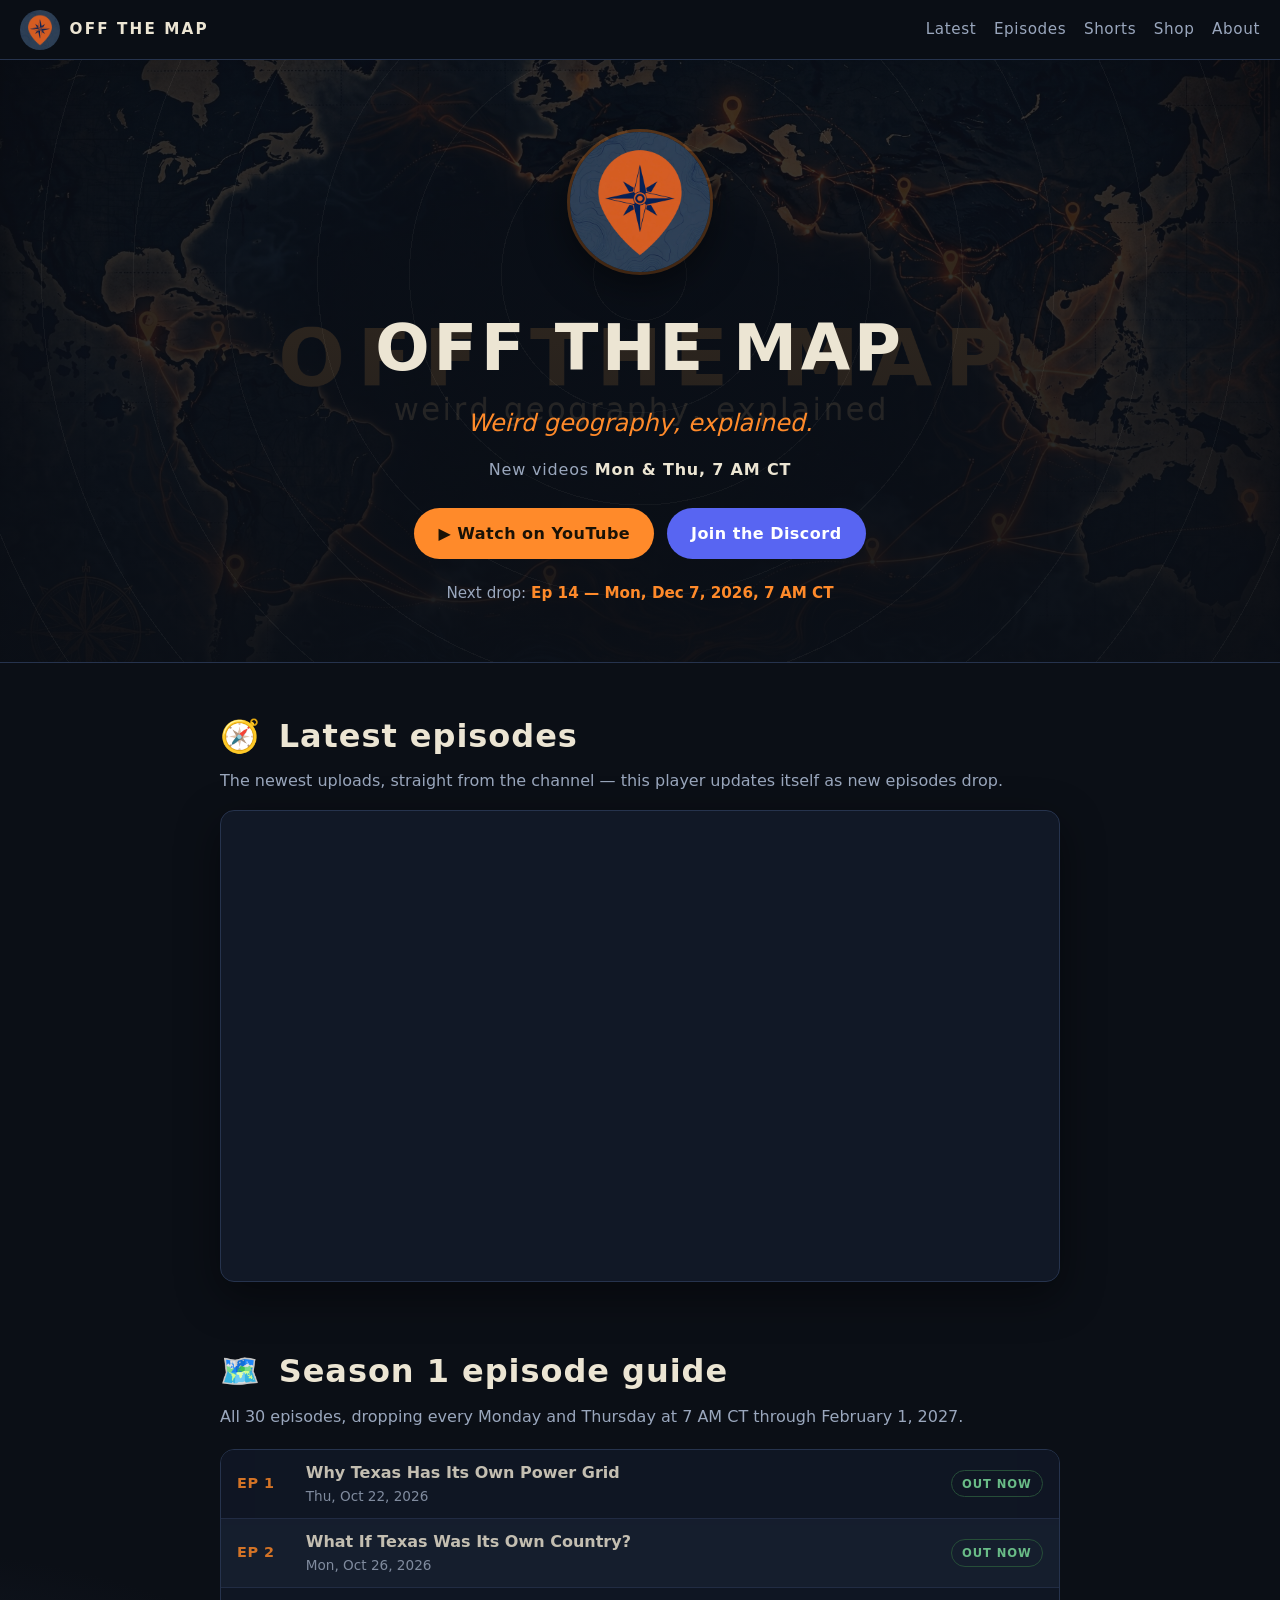
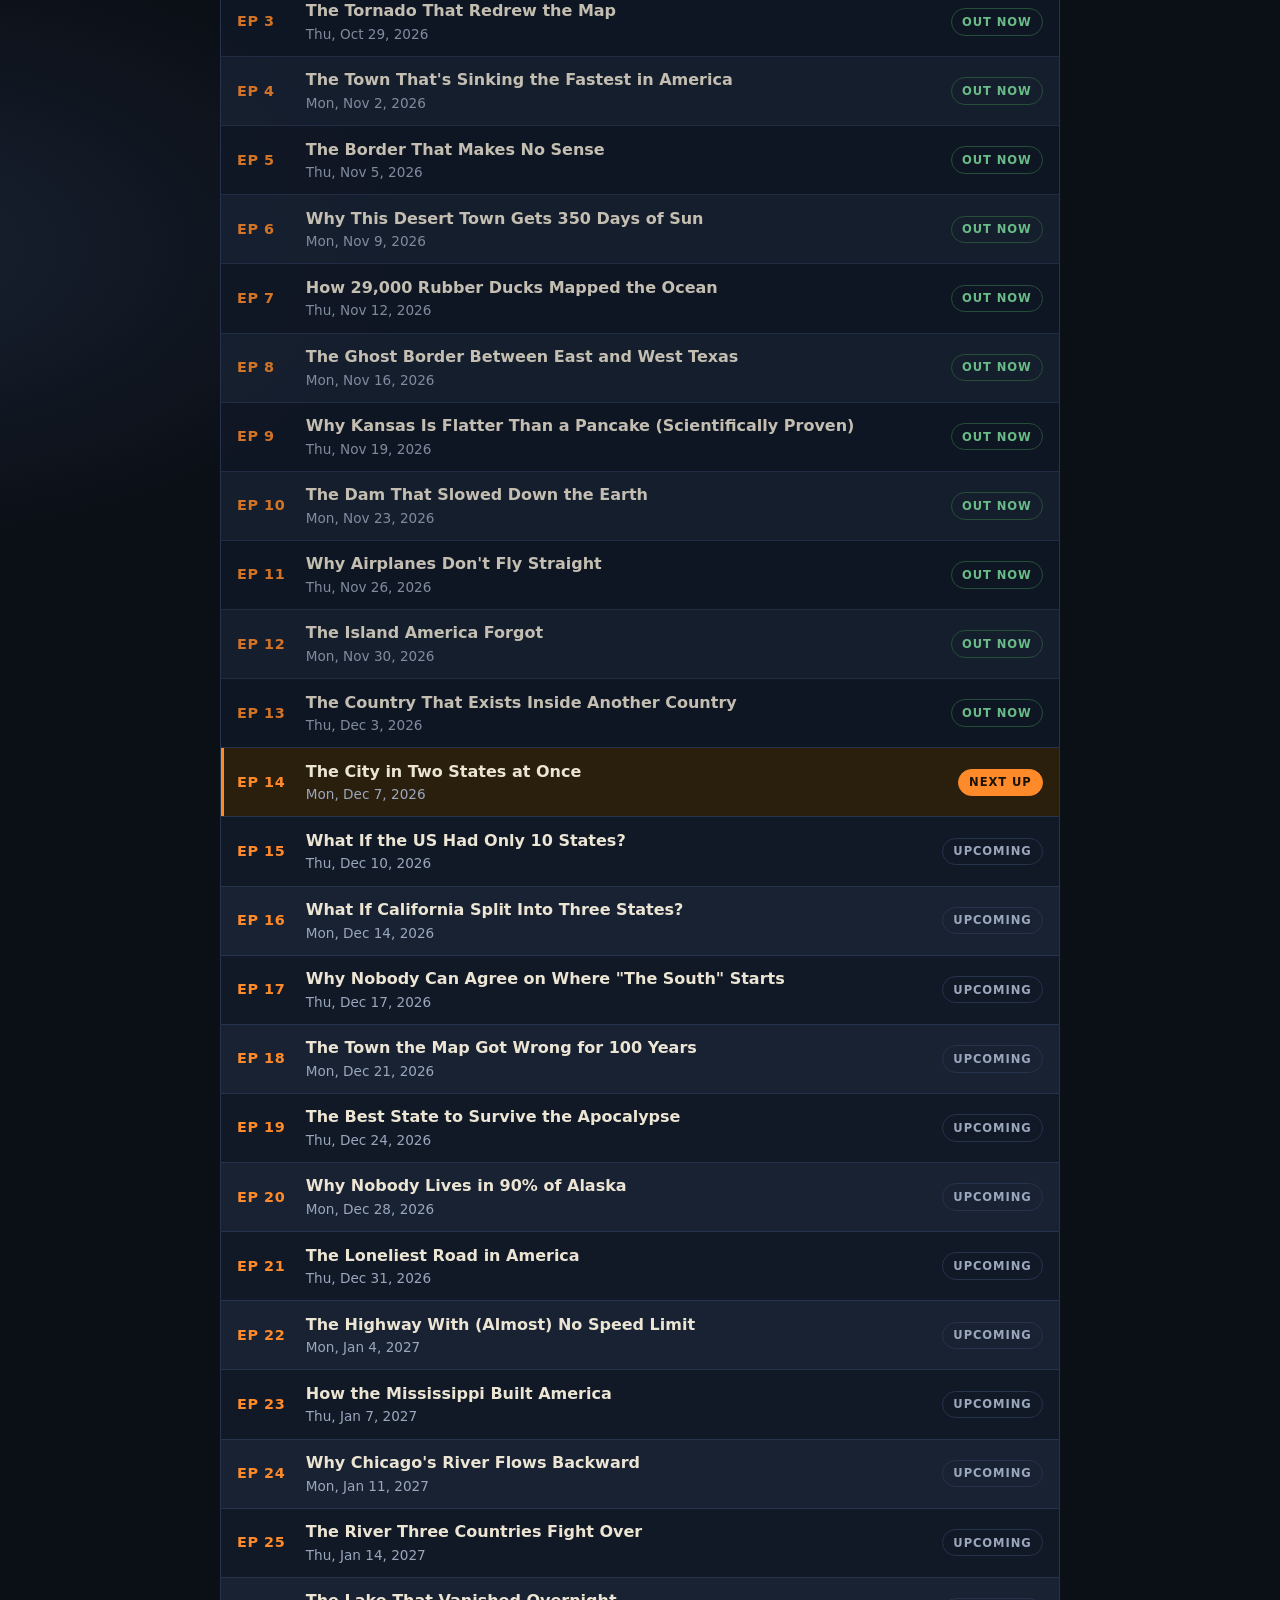
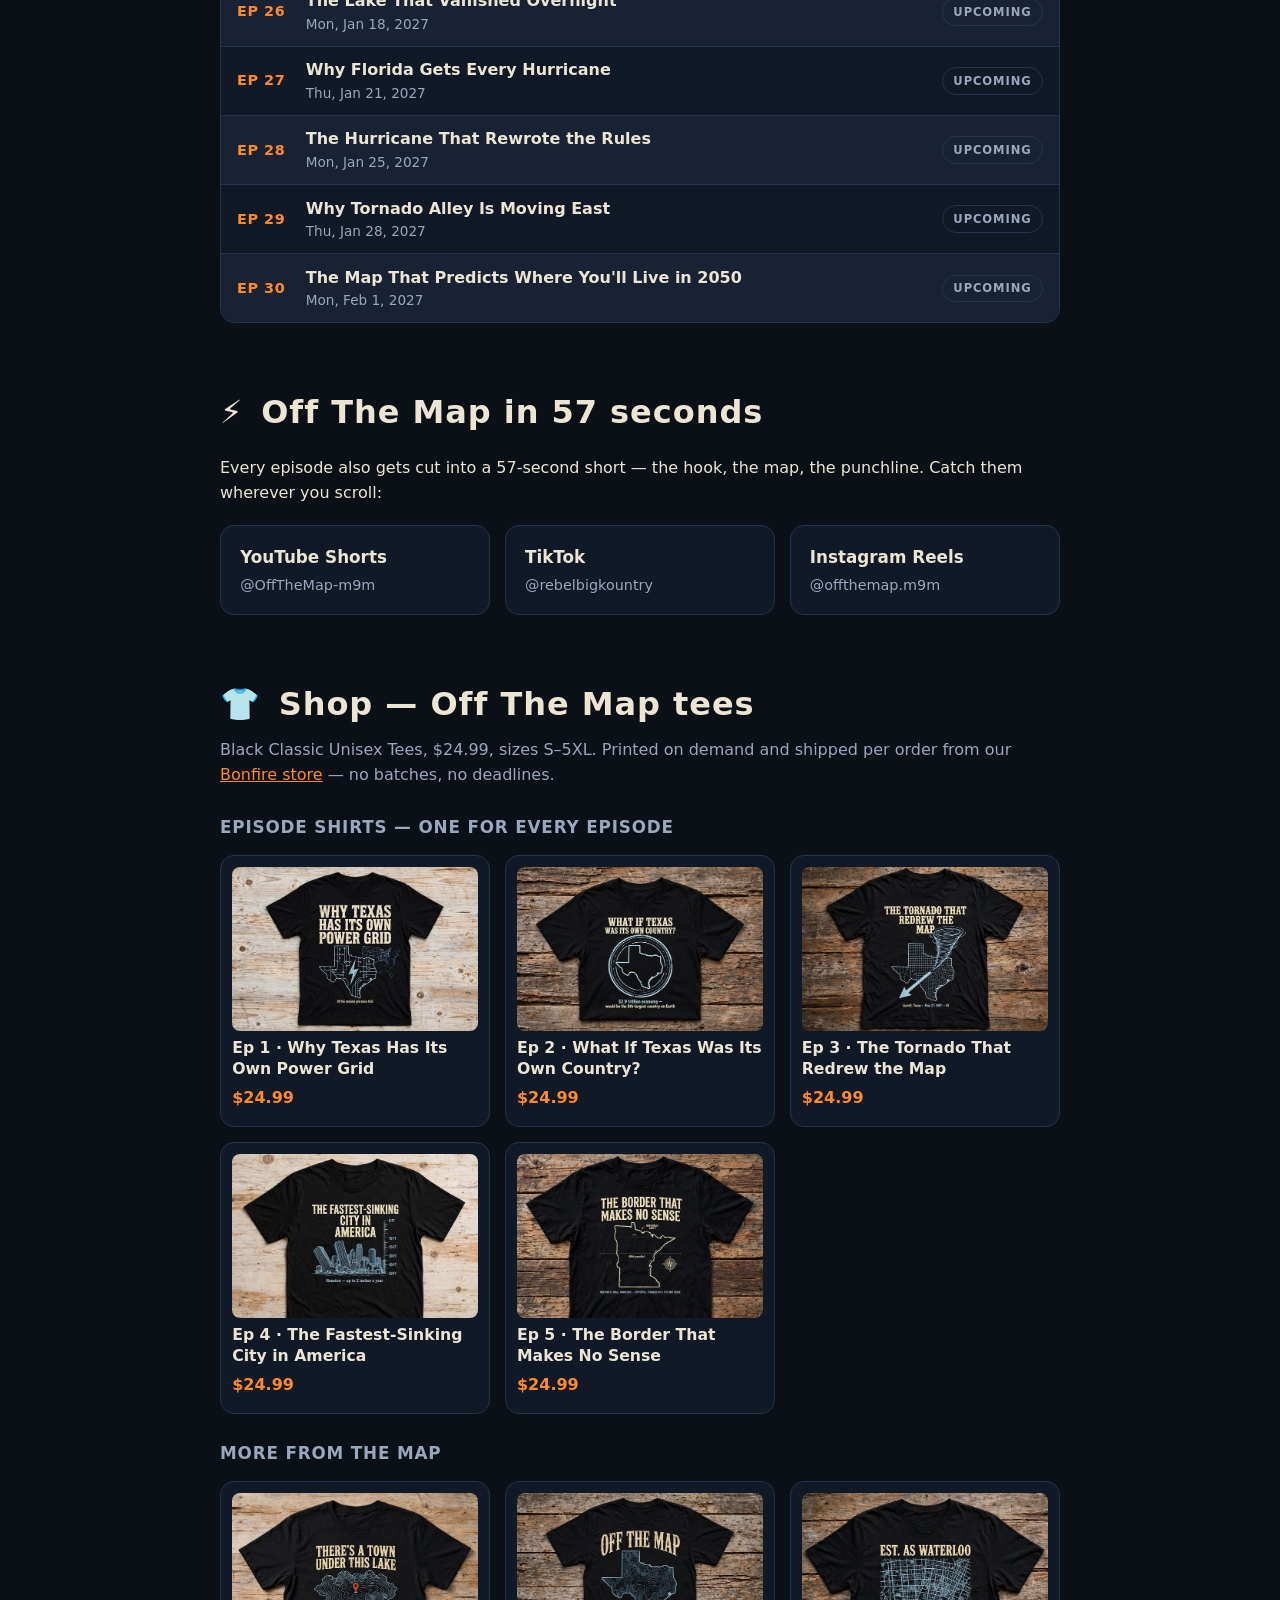
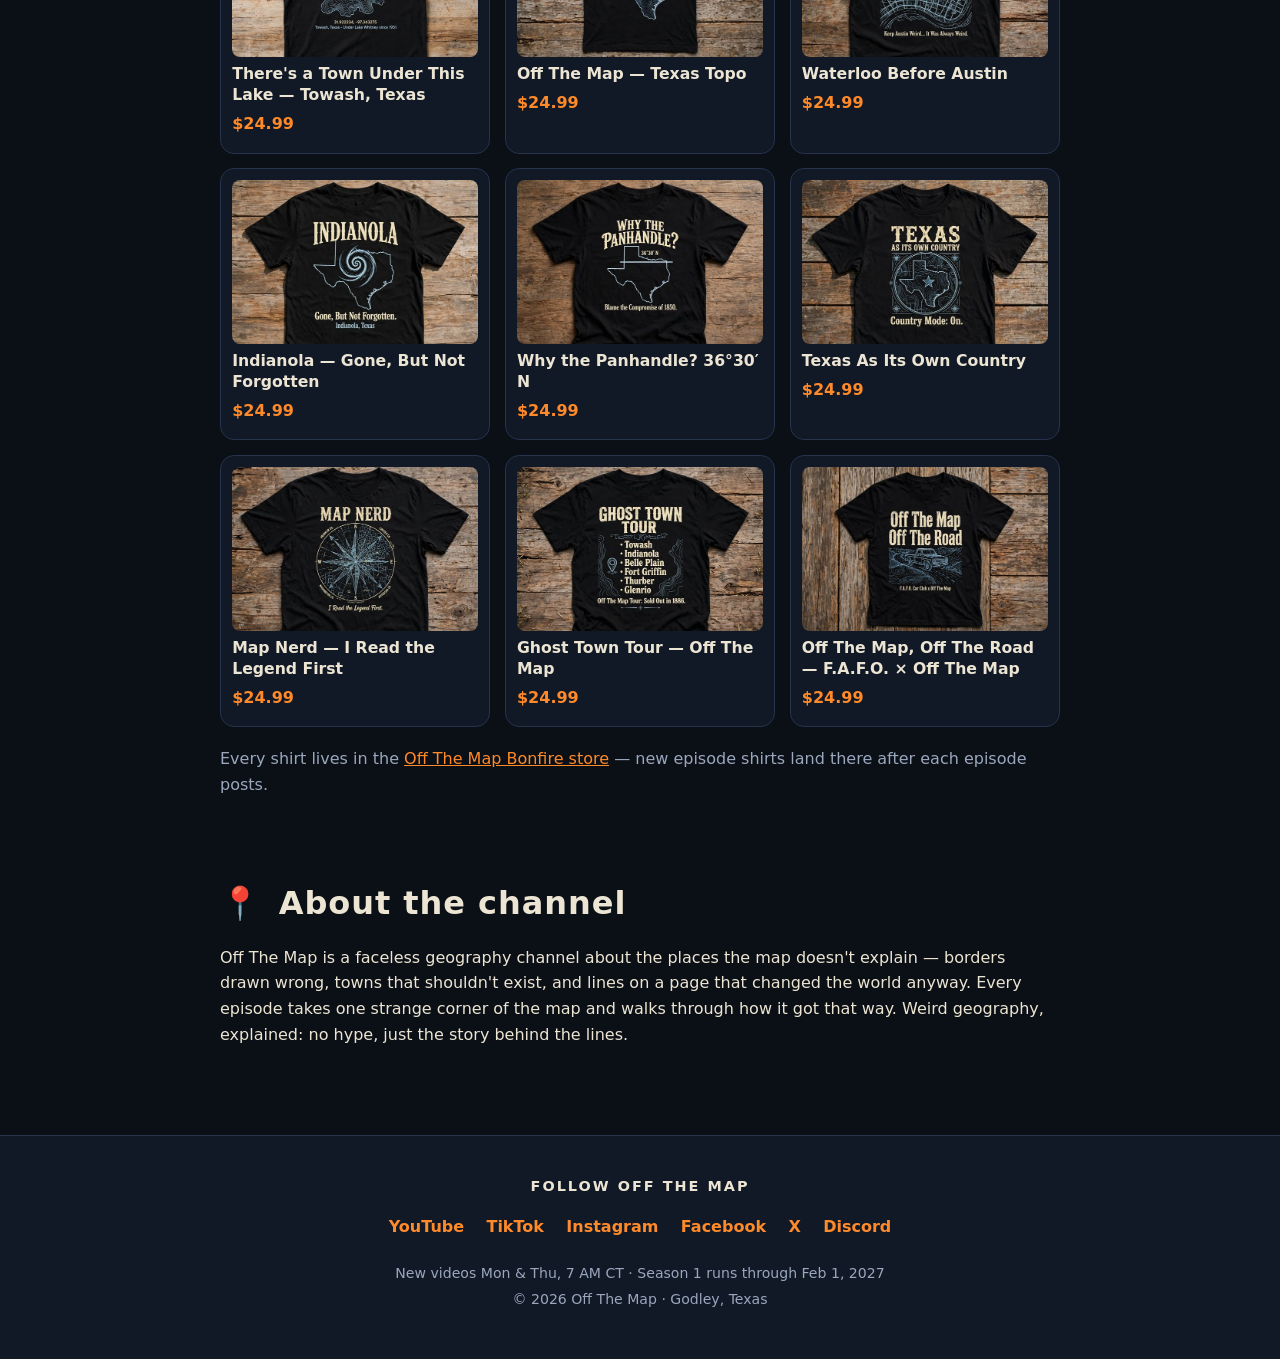
==== index.html @ 3bf3a999 "Add Shop section with 14 Bonfire shirts" ====
<!DOCTYPE html>
<html lang="en">
<head>
<meta charset="UTF-8">
<meta name="viewport" content="width=device-width, initial-scale=1.0">
<title>Off The Map — Weird Geography, Explained</title>
<meta name="description" content="Off The Map: faceless geography videos about strange borders, impossible places, and the maps that lie to you. New videos Mon & Thu, 7 AM CT.">
<link rel="icon" type="image/png" href="off-the-map-profile.png">
<link rel="stylesheet" href="styles.css">
</head>
<body>

<header class="site-header">
  <a class="brand" href="#top">
    <img src="off-the-map-profile.png" alt="Off The Map logo — an orange map pin" width="40" height="40">
    <span>OFF THE MAP</span>
  </a>
  <nav class="site-nav" aria-label="Site">
    <a href="#latest">Latest</a>
    <a href="#episodes">Episodes</a>
    <a href="#shorts">Shorts</a>
    <a href="#shop">Shop</a>
    <a href="#about">About</a>
  </nav>
</header>

<main id="top">

  <!-- 1. HERO -->
  <section class="hero">
    <img class="hero-logo" src="off-the-map-profile.png" alt="Off The Map logo — an orange map pin" width="140" height="140">
    <h1>Off The Map</h1>
    <p class="tagline">Weird geography, explained.</p>
    <p class="schedule">New videos <strong>Mon &amp; Thu, 7 AM CT</strong></p>
    <div class="hero-buttons">
      <a class="btn btn-primary" href="https://www.youtube.com/@OffTheMap-m9m" target="_blank" rel="noopener">▶ Watch on YouTube</a>
      <a class="btn btn-discord" href="https://discord.gg/k9eTYErQFX" target="_blank" rel="noopener">Join the Discord</a>
    </div>
    <p class="next-drop" id="next-drop" aria-live="polite"></p>
  </section>

  <!-- 2. LATEST VIDEOS -->
  <section class="section" id="latest">
    <h2><span class="compass">🧭</span> Latest episodes</h2>
    <p class="section-sub">The newest uploads, straight from the channel — this player updates itself as new episodes drop.</p>
    <div class="video-frame">
      <iframe src="https://www.youtube.com/embed/videoseries?list=UU_PNgKyZ256QP5NWMTuKS0A"
              title="Off The Map — latest episodes"
              loading="lazy"
              allow="accelerometer; autoplay; clipboard-write; encrypted-media; gyroscope; picture-in-picture; web-share"
              allowfullscreen
              referrerpolicy="strict-origin-when-cross-origin"></iframe>
    </div>
  </section>

  <!-- 3. SEASON 1 EPISODE GUIDE -->
  <section class="section" id="episodes">
    <h2><span class="compass">🗺️</span> Season 1 episode guide</h2>
    <p class="section-sub">All 30 episodes, dropping every Monday and Thursday at 7 AM CT through February 1, 2027.</p>
    <ol class="episode-list">
      <li data-release="2026-10-22T07:00:00-05:00"><span class="ep-num">Ep 1</span><span class="ep-title">Why Texas Has Its Own Power Grid</span><span class="ep-date">Thu, Oct 22, 2026</span><span class="ep-badge badge-out">Out now</span></li>
      <li data-release="2026-10-26T07:00:00-05:00"><span class="ep-num">Ep 2</span><span class="ep-title">What If Texas Was Its Own Country?</span><span class="ep-date">Mon, Oct 26, 2026</span><span class="ep-badge badge-out">Out now</span></li>
      <li data-release="2026-10-29T07:00:00-05:00"><span class="ep-num">Ep 3</span><span class="ep-title">The Tornado That Redrew the Map</span><span class="ep-date">Thu, Oct 29, 2026</span><span class="ep-badge badge-next">Next up</span></li>
      <li data-release="2026-11-02T07:00:00-06:00"><span class="ep-num">Ep 4</span><span class="ep-title">The Town That's Sinking the Fastest in America</span><span class="ep-date">Mon, Nov 2, 2026</span><span class="ep-badge">Upcoming</span></li>
      <li data-release="2026-11-05T07:00:00-06:00"><span class="ep-num">Ep 5</span><span class="ep-title">The Border That Makes No Sense</span><span class="ep-date">Thu, Nov 5, 2026</span><span class="ep-badge">Upcoming</span></li>
      <li data-release="2026-11-09T07:00:00-06:00"><span class="ep-num">Ep 6</span><span class="ep-title">Why This Desert Town Gets 350 Days of Sun</span><span class="ep-date">Mon, Nov 9, 2026</span><span class="ep-badge">Upcoming</span></li>
      <li data-release="2026-11-12T07:00:00-06:00"><span class="ep-num">Ep 7</span><span class="ep-title">How 29,000 Rubber Ducks Mapped the Ocean</span><span class="ep-date">Thu, Nov 12, 2026</span><span class="ep-badge">Upcoming</span></li>
      <li data-release="2026-11-16T07:00:00-06:00"><span class="ep-num">Ep 8</span><span class="ep-title">The Ghost Border Between East and West Texas</span><span class="ep-date">Mon, Nov 16, 2026</span><span class="ep-badge">Upcoming</span></li>
      <li data-release="2026-11-19T07:00:00-06:00"><span class="ep-num">Ep 9</span><span class="ep-title">Why Kansas Is Flatter Than a Pancake (Scientifically Proven)</span><span class="ep-date">Thu, Nov 19, 2026</span><span class="ep-badge">Upcoming</span></li>
      <li data-release="2026-11-23T07:00:00-06:00"><span class="ep-num">Ep 10</span><span class="ep-title">The Dam That Slowed Down the Earth</span><span class="ep-date">Mon, Nov 23, 2026</span><span class="ep-badge">Upcoming</span></li>
      <li data-release="2026-11-26T07:00:00-06:00"><span class="ep-num">Ep 11</span><span class="ep-title">Why Airplanes Don't Fly Straight</span><span class="ep-date">Thu, Nov 26, 2026</span><span class="ep-badge">Upcoming</span></li>
      <li data-release="2026-11-30T07:00:00-06:00"><span class="ep-num">Ep 12</span><span class="ep-title">The Island America Forgot</span><span class="ep-date">Mon, Nov 30, 2026</span><span class="ep-badge">Upcoming</span></li>
      <li data-release="2026-12-03T07:00:00-06:00"><span class="ep-num">Ep 13</span><span class="ep-title">The Country That Exists Inside Another Country</span><span class="ep-date">Thu, Dec 3, 2026</span><span class="ep-badge">Upcoming</span></li>
      <li data-release="2026-12-07T07:00:00-06:00"><span class="ep-num">Ep 14</span><span class="ep-title">The City in Two States at Once</span><span class="ep-date">Mon, Dec 7, 2026</span><span class="ep-badge">Upcoming</span></li>
      <li data-release="2026-12-10T07:00:00-06:00"><span class="ep-num">Ep 15</span><span class="ep-title">What If the US Had Only 10 States?</span><span class="ep-date">Thu, Dec 10, 2026</span><span class="ep-badge">Upcoming</span></li>
      <li data-release="2026-12-14T07:00:00-06:00"><span class="ep-num">Ep 16</span><span class="ep-title">What If California Split Into Three States?</span><span class="ep-date">Mon, Dec 14, 2026</span><span class="ep-badge">Upcoming</span></li>
      <li data-release="2026-12-17T07:00:00-06:00"><span class="ep-num">Ep 17</span><span class="ep-title">Why Nobody Can Agree on Where "The South" Starts</span><span class="ep-date">Thu, Dec 17, 2026</span><span class="ep-badge">Upcoming</span></li>
      <li data-release="2026-12-21T07:00:00-06:00"><span class="ep-num">Ep 18</span><span class="ep-title">The Town the Map Got Wrong for 100 Years</span><span class="ep-date">Mon, Dec 21, 2026</span><span class="ep-badge">Upcoming</span></li>
      <li data-release="2026-12-24T07:00:00-06:00"><span class="ep-num">Ep 19</span><span class="ep-title">The Best State to Survive the Apocalypse</span><span class="ep-date">Thu, Dec 24, 2026</span><span class="ep-badge">Upcoming</span></li>
      <li data-release="2026-12-28T07:00:00-06:00"><span class="ep-num">Ep 20</span><span class="ep-title">Why Nobody Lives in 90% of Alaska</span><span class="ep-date">Mon, Dec 28, 2026</span><span class="ep-badge">Upcoming</span></li>
      <li data-release="2026-12-31T07:00:00-06:00"><span class="ep-num">Ep 21</span><span class="ep-title">The Loneliest Road in America</span><span class="ep-date">Thu, Dec 31, 2026</span><span class="ep-badge">Upcoming</span></li>
      <li data-release="2027-01-04T07:00:00-06:00"><span class="ep-num">Ep 22</span><span class="ep-title">The Highway With (Almost) No Speed Limit</span><span class="ep-date">Mon, Jan 4, 2027</span><span class="ep-badge">Upcoming</span></li>
      <li data-release="2027-01-07T07:00:00-06:00"><span class="ep-num">Ep 23</span><span class="ep-title">How the Mississippi Built America</span><span class="ep-date">Thu, Jan 7, 2027</span><span class="ep-badge">Upcoming</span></li>
      <li data-release="2027-01-11T07:00:00-06:00"><span class="ep-num">Ep 24</span><span class="ep-title">Why Chicago's River Flows Backward</span><span class="ep-date">Mon, Jan 11, 2027</span><span class="ep-badge">Upcoming</span></li>
      <li data-release="2027-01-14T07:00:00-06:00"><span class="ep-num">Ep 25</span><span class="ep-title">The River Three Countries Fight Over</span><span class="ep-date">Thu, Jan 14, 2027</span><span class="ep-badge">Upcoming</span></li>
      <li data-release="2027-01-18T07:00:00-06:00"><span class="ep-num">Ep 26</span><span class="ep-title">The Lake That Vanished Overnight</span><span class="ep-date">Mon, Jan 18, 2027</span><span class="ep-badge">Upcoming</span></li>
      <li data-release="2027-01-21T07:00:00-06:00"><span class="ep-num">Ep 27</span><span class="ep-title">Why Florida Gets Every Hurricane</span><span class="ep-date">Thu, Jan 21, 2027</span><span class="ep-badge">Upcoming</span></li>
      <li data-release="2027-01-25T07:00:00-06:00"><span class="ep-num">Ep 28</span><span class="ep-title">The Hurricane That Rewrote the Rules</span><span class="ep-date">Mon, Jan 25, 2027</span><span class="ep-badge">Upcoming</span></li>
      <li data-release="2027-01-28T07:00:00-06:00"><span class="ep-num">Ep 29</span><span class="ep-title">Why Tornado Alley Is Moving East</span><span class="ep-date">Thu, Jan 28, 2027</span><span class="ep-badge">Upcoming</span></li>
      <li data-release="2027-02-01T07:00:00-06:00"><span class="ep-num">Ep 30</span><span class="ep-title">The Map That Predicts Where You'll Live in 2050</span><span class="ep-date">Mon, Feb 1, 2027</span><span class="ep-badge">Upcoming</span></li>
    </ol>
  </section>

  <!-- 4. SHORTS -->
  <section class="section" id="shorts">
    <h2><span class="compass">⚡</span> Off The Map in 57 seconds</h2>
    <p>Every episode also gets cut into a 57-second short — the hook, the map, the punchline. Catch them wherever you scroll:</p>
    <div class="card-row">
      <a class="card" href="https://www.youtube.com/@OffTheMap-m9m/shorts" target="_blank" rel="noopener"><strong>YouTube Shorts</strong><span>@OffTheMap-m9m</span></a>
      <a class="card" href="https://www.tiktok.com/@rebelbigkountry" target="_blank" rel="noopener"><strong>TikTok</strong><span>@rebelbigkountry</span></a>
      <a class="card" href="https://www.instagram.com/offthemap.m9m" target="_blank" rel="noopener"><strong>Instagram Reels</strong><span>@offthemap.m9m</span></a>
    </div>
  </section>

  <!-- 5. SHOP -->
  <section class="section" id="shop">
    <h2><span class="compass">👕</span> Shop — Off The Map tees</h2>
    <p class="section-sub">Black Classic Unisex Tees, $24.99, sizes S–5XL. Printed on demand and shipped per order from our <a href="https://www.bonfire.com/store/off-the-map/" target="_blank" rel="noopener">Bonfire store</a> — no batches, no deadlines.</p>

    <h3 class="shop-group">Episode shirts — one for every episode</h3>
    <div class="shop-grid">
      <a class="shop-card" href="https://www.bonfire.com/why-texas-has-its-own-power-grid/" target="_blank" rel="noopener">
        <img src="shop-ep01.jpg" alt="Ep 1 shirt — Why Texas Has Its Own Power Grid" loading="lazy">
        <strong>Ep 1 · Why Texas Has Its Own Power Grid</strong><span class="shop-price">$24.99</span>
      </a>
      <a class="shop-card" href="https://www.bonfire.com/what-if-texas-was-its-own-country/" target="_blank" rel="noopener">
        <img src="shop-ep02.jpg" alt="Ep 2 shirt — What If Texas Was Its Own Country?" loading="lazy">
        <strong>Ep 2 · What If Texas Was Its Own Country?</strong><span class="shop-price">$24.99</span>
      </a>
      <a class="shop-card" href="https://www.bonfire.com/the-tornado-that-redrew-the-map/" target="_blank" rel="noopener">
        <img src="shop-ep03.jpg" alt="Ep 3 shirt — The Tornado That Redrew the Map" loading="lazy">
        <strong>Ep 3 · The Tornado That Redrew the Map</strong><span class="shop-price">$24.99</span>
      </a>
      <a class="shop-card" href="https://www.bonfire.com/the-fastest-sinking-city-in-america/" target="_blank" rel="noopener">
        <img src="shop-ep04.jpg" alt="Ep 4 shirt — The Fastest-Sinking City in America" loading="lazy">
        <strong>Ep 4 · The Fastest-Sinking City in America</strong><span class="shop-price">$24.99</span>
      </a>
      <a class="shop-card" href="https://www.bonfire.com/the-border-that-makes-no-sense/" target="_blank" rel="noopener">
        <img src="shop-ep05.jpg" alt="Ep 5 shirt — The Border That Makes No Sense" loading="lazy">
        <strong>Ep 5 · The Border That Makes No Sense</strong><span class="shop-price">$24.99</span>
      </a>
    </div>

    <h3 class="shop-group">More from the map</h3>
    <div class="shop-grid">
      <a class="shop-card" href="https://www.bonfire.com/theres-a-town-under-this-lake8212-towash-texas/" target="_blank" rel="noopener">
        <img src="shop-towash.jpg" alt="Towash shirt — There's a Town Under This Lake" loading="lazy">
        <strong>There's a Town Under This Lake — Towash, Texas</strong><span class="shop-price">$24.99</span>
      </a>
      <a class="shop-card" href="https://www.bonfire.com/off-the-map-8212-texas-topo/" target="_blank" rel="noopener">
        <img src="shop-topo.jpg" alt="Texas Topo shirt" loading="lazy">
        <strong>Off The Map — Texas Topo</strong><span class="shop-price">$24.99</span>
      </a>
      <a class="shop-card" href="https://www.bonfire.com/waterloo-before-austin/" target="_blank" rel="noopener">
        <img src="shop-waterloo.jpg" alt="Waterloo Before Austin shirt" loading="lazy">
        <strong>Waterloo Before Austin</strong><span class="shop-price">$24.99</span>
      </a>
      <a class="shop-card" href="https://www.bonfire.com/indianola-8212-gone-but-not-forgotten/" target="_blank" rel="noopener">
        <img src="shop-indianola.jpg" alt="Indianola shirt — Gone, But Not Forgotten" loading="lazy">
        <strong>Indianola — Gone, But Not Forgotten</strong><span class="shop-price">$24.99</span>
      </a>
      <a class="shop-card" href="https://www.bonfire.com/why-the-panhandle-36176308242-n/" target="_blank" rel="noopener">
        <img src="shop-panhandle.jpg" alt="Why the Panhandle shirt" loading="lazy">
        <strong>Why the Panhandle? 36°30′ N</strong><span class="shop-price">$24.99</span>
      </a>
      <a class="shop-card" href="https://www.bonfire.com/texas-as-its-own-country/" target="_blank" rel="noopener">
        <img src="shop-country.jpg" alt="Texas As Its Own Country shirt" loading="lazy">
        <strong>Texas As Its Own Country</strong><span class="shop-price">$24.99</span>
      </a>
      <a class="shop-card" href="https://www.bonfire.com/map-nerd-8212-i-read-the-legend-first/" target="_blank" rel="noopener">
        <img src="shop-mapnerd.jpg" alt="Map Nerd shirt — I Read the Legend First" loading="lazy">
        <strong>Map Nerd — I Read the Legend First</strong><span class="shop-price">$24.99</span>
      </a>
      <a class="shop-card" href="https://www.bonfire.com/ghost-town-tour-8212-off-the-map/" target="_blank" rel="noopener">
        <img src="shop-ghosttown.jpg" alt="Ghost Town Tour shirt" loading="lazy">
        <strong>Ghost Town Tour — Off The Map</strong><span class="shop-price">$24.99</span>
      </a>
      <a class="shop-card" href="https://www.bonfire.com/off-the-map-off-the-road/" target="_blank" rel="noopener">
        <img src="shop-crossover.jpg" alt="Off The Map, Off The Road crossover shirt" loading="lazy">
        <strong>Off The Map, Off The Road — F.A.F.O. × Off The Map</strong><span class="shop-price">$24.99</span>
      </a>
    </div>
    <p class="section-sub" style="margin-top:1.2rem">Every shirt lives in the <a href="https://www.bonfire.com/store/off-the-map/" target="_blank" rel="noopener">Off The Map Bonfire store</a> — new episode shirts land there after each episode posts.</p>
  </section>

  <!-- 6. ABOUT -->
  <section class="section" id="about">
    <h2><span class="compass">📍</span> About the channel</h2>
    <p>Off The Map is a faceless geography channel about the places the map doesn't explain — borders drawn wrong, towns that shouldn't exist, and lines on a page that changed the world anyway. Every episode takes one strange corner of the map and walks through how it got that way. Weird geography, explained: no hype, just the story behind the lines.</p>
  </section>

</main>

<!-- 6. FOLLOW / FOOTER -->
<footer class="site-footer">
  <p class="footer-title">Follow Off The Map</p>
  <ul class="social-list">
    <li><a href="https://www.youtube.com/@OffTheMap-m9m" target="_blank" rel="noopener">YouTube</a></li>
    <li><a href="https://www.tiktok.com/@rebelbigkountry" target="_blank" rel="noopener">TikTok</a></li>
    <li><a href="https://www.instagram.com/offthemap.m9m" target="_blank" rel="noopener">Instagram</a></li>
    <li><a href="https://www.facebook.com/profile.php?id=61595951542451" target="_blank" rel="noopener">Facebook</a></li>
    <li><a href="https://x.com/OffTheMapM9m" target="_blank" rel="noopener">X</a></li>
    <li><a href="https://discord.gg/k9eTYErQFX" target="_blank" rel="noopener">Discord</a></li>
  </ul>
  <p class="footer-note">New videos Mon &amp; Thu, 7 AM CT · Season 1 runs through Feb 1, 2027</p>
  <p class="footer-note">© <span id="year">2026</span> Off The Map · Godley, Texas</p>
</footer>

<script src="script.js"></script>
</body>
</html>
---- styles.css ----
/* Off The Map — dark map/compass theme
   Palette: deep ink navy, parchment text, map-pin orange accent. */

:root {
  --ink: #0b0f16;
  --ink-2: #111826;
  --ink-3: #182233;
  --line: #26334d;
  --parchment: #ece5d3;
  --muted: #9aa7bd;
  --pin: #ff8a2a;
  --pin-dark: #e06f12;
  --discord: #5865f2;
  --radius: 14px;
}

* { box-sizing: border-box; }

html { scroll-behavior: smooth; }

body {
  margin: 0;
  background:
    radial-gradient(1200px 600px at 85% -10%, rgba(255, 138, 42, 0.08), transparent 60%),
    radial-gradient(900px 500px at -10% 30%, rgba(38, 51, 77, 0.5), transparent 60%),
    var(--ink);
  color: var(--parchment);
  font-family: "Segoe UI", system-ui, -apple-system, Roboto, "Helvetica Neue", Arial, sans-serif;
  line-height: 1.6;
}

a { color: var(--pin); }

/* ---------- header ---------- */
.site-header {
  position: sticky;
  top: 0;
  z-index: 10;
  display: flex;
  align-items: center;
  justify-content: space-between;
  gap: 1rem;
  padding: 0.6rem 1.25rem;
  background: rgba(11, 15, 22, 0.92);
  backdrop-filter: blur(6px);
  border-bottom: 1px solid var(--line);
}

.brand {
  display: flex;
  align-items: center;
  gap: 0.6rem;
  color: var(--parchment);
  text-decoration: none;
  font-weight: 800;
  letter-spacing: 0.14em;
  font-size: 0.95rem;
}

.brand img { border-radius: 50%; }

.site-nav { display: flex; gap: 1.1rem; }
.site-nav a {
  color: var(--muted);
  text-decoration: none;
  font-size: 0.95rem;
  letter-spacing: 0.04em;
}
.site-nav a:hover { color: var(--pin); }

/* ---------- hero ---------- */
.hero {
  position: relative;
  text-align: center;
  padding: 4.5rem 1.25rem 3.5rem;
  overflow: hidden;
  border-bottom: 1px solid var(--line);
  background:
    linear-gradient(rgba(11, 15, 22, 0.78), rgba(11, 15, 22, 0.94)),
    url("off-the-map-banner.png") center / cover no-repeat;
}

/* faint contour rings behind the hero, pure CSS */
.hero::before {
  content: "";
  position: absolute;
  inset: -40%;
  background: repeating-radial-gradient(circle at 50% 42%, transparent 0 46px, rgba(236, 229, 211, 0.045) 46px 47px, transparent 47px 92px);
  pointer-events: none;
}

.hero-logo {
  position: relative;
  border-radius: 50%;
  box-shadow: 0 10px 40px rgba(0, 0, 0, 0.55), 0 0 0 3px rgba(255, 138, 42, 0.35);
}

.hero h1 {
  position: relative;
  margin: 1.1rem 0 0.25rem;
  font-size: clamp(2.4rem, 7vw, 4rem);
  letter-spacing: 0.06em;
  text-transform: uppercase;
}

.tagline {
  position: relative;
  margin: 0;
  font-size: clamp(1.15rem, 3.4vw, 1.5rem);
  color: var(--pin);
  font-style: italic;
}

.schedule {
  position: relative;
  margin: 0.9rem 0 0;
  color: var(--muted);
  letter-spacing: 0.05em;
}
.schedule strong { color: var(--parchment); }

.hero-buttons {
  position: relative;
  display: flex;
  flex-wrap: wrap;
  gap: 0.8rem;
  justify-content: center;
  margin-top: 1.6rem;
}

.btn {
  display: inline-block;
  padding: 0.8rem 1.5rem;
  border-radius: 999px;
  font-weight: 700;
  text-decoration: none;
  letter-spacing: 0.03em;
  transition: transform 0.12s ease, background 0.12s ease;
}
.btn:hover { transform: translateY(-2px); }
.btn-primary { background: var(--pin); color: #1a1206; }
.btn-primary:hover { background: var(--pin-dark); color: #fff; }
.btn-discord { background: var(--discord); color: #fff; }
.btn-discord:hover { background: #4752c4; }

.next-drop {
  position: relative;
  margin: 1.4rem 0 0;
  color: var(--muted);
  font-size: 0.95rem;
  min-height: 1.4em;
}
.next-drop strong { color: var(--pin); }

/* ---------- sections ---------- */
.section {
  max-width: 880px;
  margin: 0 auto;
  padding: 3rem 1.25rem 1rem;
}

.section h2 {
  margin: 0 0 0.4rem;
  font-size: clamp(1.5rem, 4.5vw, 2rem);
  letter-spacing: 0.03em;
}

.compass { margin-right: 0.35rem; }

.section-sub { color: var(--muted); margin-top: 0; }

/* responsive 16:9 playlist embed */
.video-frame {
  position: relative;
  width: 100%;
  aspect-ratio: 16 / 9;
  border: 1px solid var(--line);
  border-radius: var(--radius);
  overflow: hidden;
  background: var(--ink-2);
  box-shadow: 0 14px 44px rgba(0, 0, 0, 0.45);
}
.video-frame iframe {
  position: absolute;
  inset: 0;
  width: 100%;
  height: 100%;
  border: 0;
}

/* ---------- episode guide ---------- */
.episode-list {
  list-style: none;
  margin: 1.2rem 0 0;
  padding: 0;
  border: 1px solid var(--line);
  border-radius: var(--radius);
  overflow: hidden;
}

.episode-list li {
  display: grid;
  grid-template-columns: 3.4rem 1fr auto;
  grid-template-areas:
    "num title badge"
    "num date badge";
  align-items: center;
  column-gap: 0.9rem;
  padding: 0.65rem 1rem;
  background: var(--ink-2);
}
.episode-list li:nth-child(even) { background: var(--ink-3); }
.episode-list li + li { border-top: 1px solid var(--line); }
.episode-list li.is-out { opacity: 0.82; }
.episode-list li.is-next { background: #2a1e0d; box-shadow: inset 3px 0 0 var(--pin); }

.ep-num {
  grid-area: num;
  font-weight: 800;
  color: var(--pin);
  letter-spacing: 0.04em;
  font-size: 0.9rem;
  text-transform: uppercase;
}
.ep-title { grid-area: title; font-weight: 600; }
.ep-date { grid-area: date; color: var(--muted); font-size: 0.85rem; }

.ep-badge {
  grid-area: badge;
  justify-self: end;
  font-size: 0.72rem;
  font-weight: 700;
  letter-spacing: 0.08em;
  text-transform: uppercase;
  color: var(--muted);
  border: 1px solid var(--line);
  border-radius: 999px;
  padding: 0.22rem 0.65rem;
  white-space: nowrap;
}
.badge-out { color: #7ee2a0; border-color: #2c5c40; }
.badge-next { color: #1a1206; background: var(--pin); border-color: var(--pin); }

/* ---------- shorts cards ---------- */
.card-row {
  display: grid;
  grid-template-columns: repeat(3, 1fr);
  gap: 0.9rem;
  margin-top: 1.2rem;
}
.card {
  display: flex;
  flex-direction: column;
  gap: 0.2rem;
  padding: 1.1rem 1.2rem;
  background: var(--ink-2);
  border: 1px solid var(--line);
  border-radius: var(--radius);
  color: var(--parchment);
  text-decoration: none;
  transition: border-color 0.12s ease, transform 0.12s ease;
}
.card:hover { border-color: var(--pin); transform: translateY(-2px); }
.card strong { font-size: 1.05rem; }
.card span { color: var(--muted); font-size: 0.9rem; }

/* ---------- footer ---------- */
.site-footer {
  margin-top: 3.5rem;
  padding: 2.4rem 1.25rem 2.8rem;
  text-align: center;
  border-top: 1px solid var(--line);
  background: var(--ink-2);
}

.footer-title {
  margin: 0 0 1rem;
  font-weight: 800;
  letter-spacing: 0.14em;
  text-transform: uppercase;
  font-size: 0.9rem;
}

.social-list {
  list-style: none;
  display: flex;
  flex-wrap: wrap;
  justify-content: center;
  gap: 0.6rem 1.4rem;
  margin: 0 0 1.4rem;
  padding: 0;
}
.social-list a { text-decoration: none; font-weight: 600; }
.social-list a:hover { text-decoration: underline; }

.footer-note { color: var(--muted); font-size: 0.88rem; margin: 0.25rem 0; }

/* ---------- mobile ---------- */
@media (max-width: 640px) {
  .site-header { flex-direction: column; gap: 0.4rem; padding: 0.7rem 1rem; }
  .hero { padding: 3rem 1rem 2.6rem; }
  .hero-logo { width: 104px; height: 104px; }
  .card-row { grid-template-columns: 1fr; }
  .episode-list li {
    grid-template-columns: 3rem 1fr;
    grid-template-areas:
      "num title"
      "num date"
      "num badge";
    row-gap: 0.15rem;
  }
  .ep-badge { justify-self: start; margin-top: 0.25rem; }
}

/* ---------- shop ---------- */
.shop-group {
  margin: 1.6rem 0 0.2rem;
  font-size: 1.05rem;
  letter-spacing: 0.05em;
  text-transform: uppercase;
  color: var(--muted);
}
.shop-grid {
  display: grid;
  grid-template-columns: repeat(3, 1fr);
  gap: 0.9rem;
  margin-top: 0.9rem;
}
.shop-card {
  display: flex;
  flex-direction: column;
  gap: 0.35rem;
  padding: 0.7rem 0.7rem 1rem;
  background: var(--ink-2);
  border: 1px solid var(--line);
  border-radius: var(--radius);
  color: var(--parchment);
  text-decoration: none;
  transition: border-color 0.12s ease, transform 0.12s ease;
}
.shop-card:hover { border-color: var(--pin); transform: translateY(-2px); }
.shop-card img {
  width: 100%;
  border-radius: 8px;
  display: block;
}
.shop-card strong { font-size: 0.98rem; line-height: 1.35; }
.shop-price { color: var(--pin); font-weight: 700; }
@media (max-width: 640px) {
  .shop-grid { grid-template-columns: 1fr 1fr; }
}
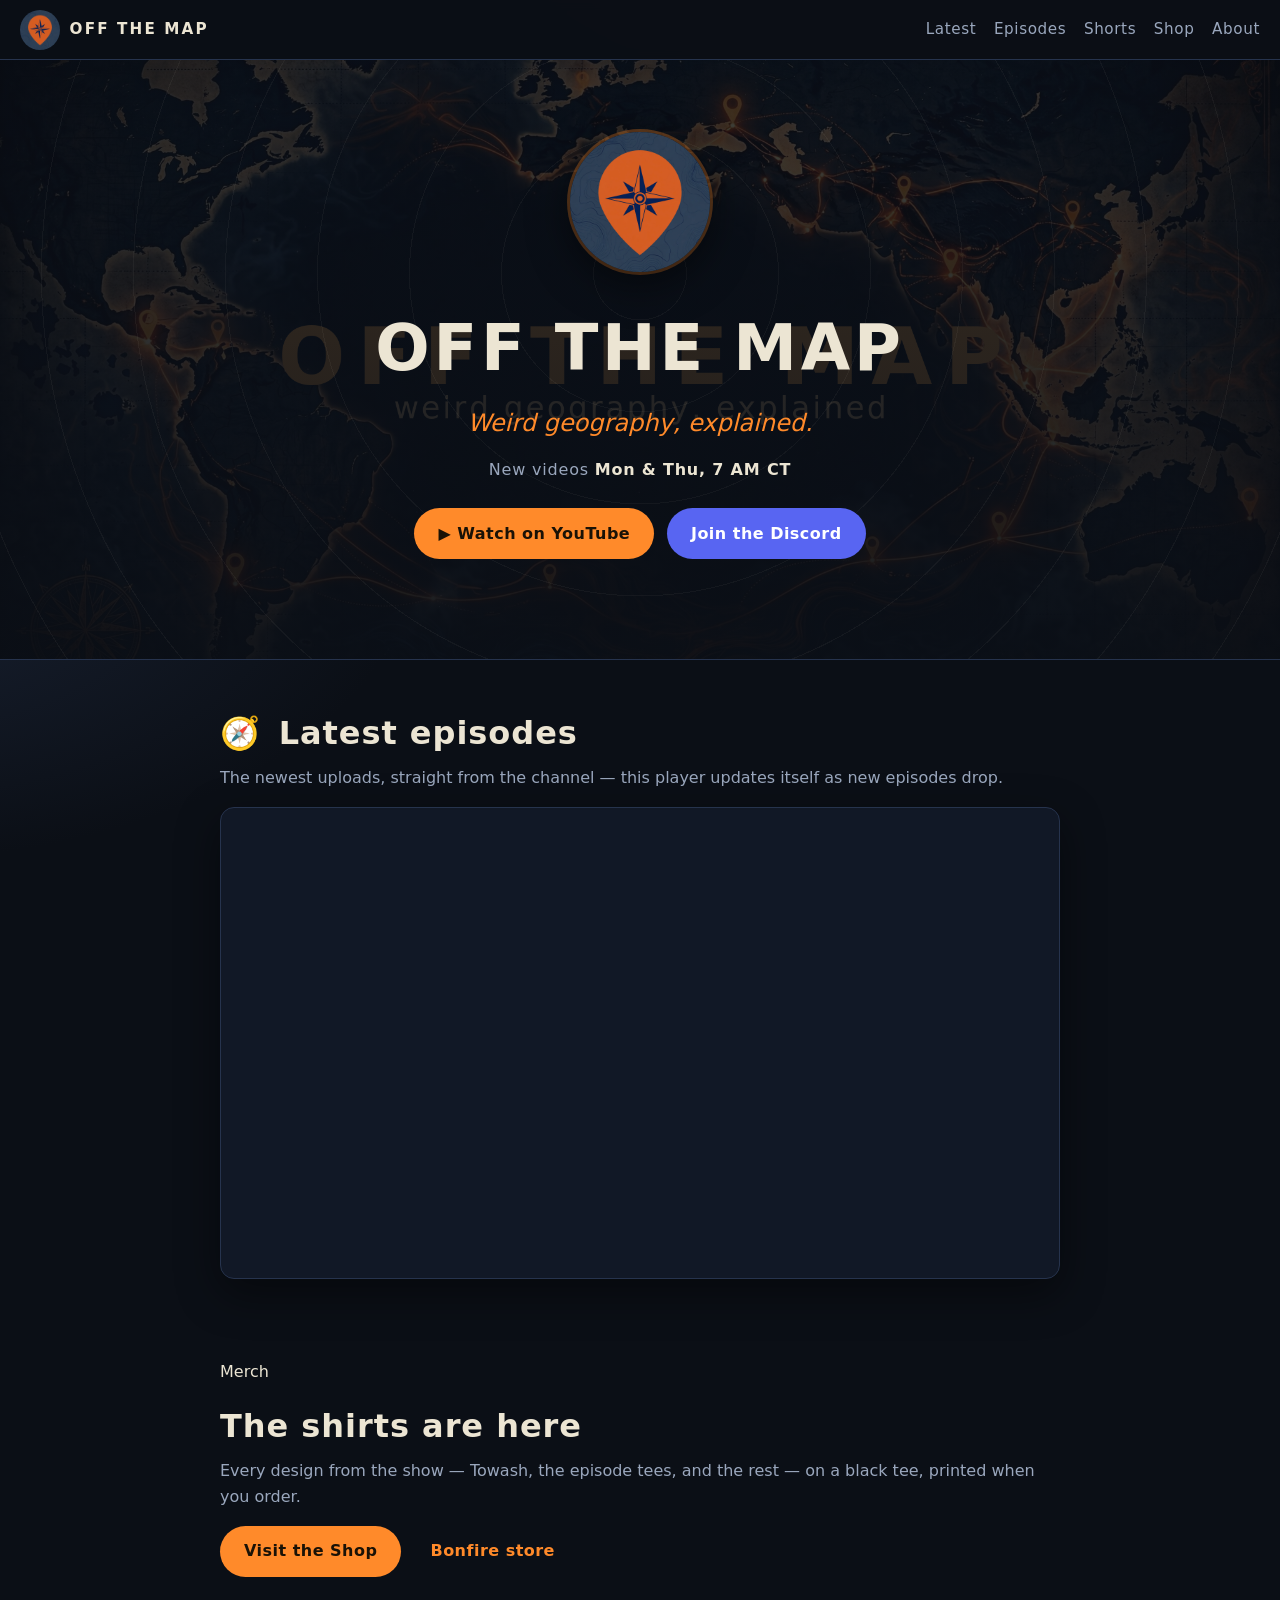
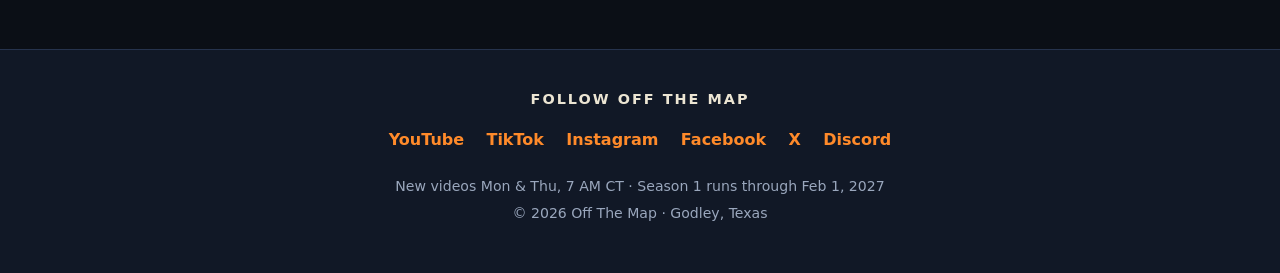
==== commit 632f52a6: "Split site into separate pages" ====
--- a/index.html
+++ b/index.html
@@ -11,23 +11,20 @@
 <body>
 
 <header class="site-header">
-  <a class="brand" href="#top">
+  <a class="brand" href="index.html">
     <img src="off-the-map-profile.png" alt="Off The Map logo — an orange map pin" width="40" height="40">
     <span>OFF THE MAP</span>
   </a>
   <nav class="site-nav" aria-label="Site">
-    <a href="#latest">Latest</a>
-    <a href="#episodes">Episodes</a>
-    <a href="#shorts">Shorts</a>
-    <a href="#shop">Shop</a>
-    <a href="#about">About</a>
+    <a href="index.html">Latest</a>
+    <a href="episodes.html">Episodes</a>
+    <a href="shorts.html">Shorts</a>
+    <a href="shop.html">Shop</a>
+    <a href="about.html">About</a>
   </nav>
 </header>
-
 <main id="top">
-
-  <!-- 1. HERO -->
-  <section class="hero">
+<section class="hero">
     <img class="hero-logo" src="off-the-map-profile.png" alt="Off The Map logo — an orange map pin" width="140" height="140">
     <h1>Off The Map</h1>
     <p class="tagline">Weird geography, explained.</p>
@@ -54,132 +51,19 @@
   </section>
 
   <!-- 3. SEASON 1 EPISODE GUIDE -->
-  <section class="section" id="episodes">
-    <h2><span class="compass">🗺️</span> Season 1 episode guide</h2>
-    <p class="section-sub">All 30 episodes, dropping every Monday and Thursday at 7 AM CT through February 1, 2027.</p>
-    <ol class="episode-list">
-      <li data-release="2026-10-22T07:00:00-05:00"><span class="ep-num">Ep 1</span><span class="ep-title">Why Texas Has Its Own Power Grid</span><span class="ep-date">Thu, Oct 22, 2026</span><span class="ep-badge badge-out">Out now</span></li>
-      <li data-release="2026-10-26T07:00:00-05:00"><span class="ep-num">Ep 2</span><span class="ep-title">What If Texas Was Its Own Country?</span><span class="ep-date">Mon, Oct 26, 2026</span><span class="ep-badge badge-out">Out now</span></li>
-      <li data-release="2026-10-29T07:00:00-05:00"><span class="ep-num">Ep 3</span><span class="ep-title">The Tornado That Redrew the Map</span><span class="ep-date">Thu, Oct 29, 2026</span><span class="ep-badge badge-next">Next up</span></li>
-      <li data-release="2026-11-02T07:00:00-06:00"><span class="ep-num">Ep 4</span><span class="ep-title">The Town That's Sinking the Fastest in America</span><span class="ep-date">Mon, Nov 2, 2026</span><span class="ep-badge">Upcoming</span></li>
-      <li data-release="2026-11-05T07:00:00-06:00"><span class="ep-num">Ep 5</span><span class="ep-title">The Border That Makes No Sense</span><span class="ep-date">Thu, Nov 5, 2026</span><span class="ep-badge">Upcoming</span></li>
-      <li data-release="2026-11-09T07:00:00-06:00"><span class="ep-num">Ep 6</span><span class="ep-title">Why This Desert Town Gets 350 Days of Sun</span><span class="ep-date">Mon, Nov 9, 2026</span><span class="ep-badge">Upcoming</span></li>
-      <li data-release="2026-11-12T07:00:00-06:00"><span class="ep-num">Ep 7</span><span class="ep-title">How 29,000 Rubber Ducks Mapped the Ocean</span><span class="ep-date">Thu, Nov 12, 2026</span><span class="ep-badge">Upcoming</span></li>
-      <li data-release="2026-11-16T07:00:00-06:00"><span class="ep-num">Ep 8</span><span class="ep-title">The Ghost Border Between East and West Texas</span><span class="ep-date">Mon, Nov 16, 2026</span><span class="ep-badge">Upcoming</span></li>
-      <li data-release="2026-11-19T07:00:00-06:00"><span class="ep-num">Ep 9</span><span class="ep-title">Why Kansas Is Flatter Than a Pancake (Scientifically Proven)</span><span class="ep-date">Thu, Nov 19, 2026</span><span class="ep-badge">Upcoming</span></li>
-      <li data-release="2026-11-23T07:00:00-06:00"><span class="ep-num">Ep 10</span><span class="ep-title">The Dam That Slowed Down the Earth</span><span class="ep-date">Mon, Nov 23, 2026</span><span class="ep-badge">Upcoming</span></li>
-      <li data-release="2026-11-26T07:00:00-06:00"><span class="ep-num">Ep 11</span><span class="ep-title">Why Airplanes Don't Fly Straight</span><span class="ep-date">Thu, Nov 26, 2026</span><span class="ep-badge">Upcoming</span></li>
-      <li data-release="2026-11-30T07:00:00-06:00"><span class="ep-num">Ep 12</span><span class="ep-title">The Island America Forgot</span><span class="ep-date">Mon, Nov 30, 2026</span><span class="ep-badge">Upcoming</span></li>
-      <li data-release="2026-12-03T07:00:00-06:00"><span class="ep-num">Ep 13</span><span class="ep-title">The Country That Exists Inside Another Country</span><span class="ep-date">Thu, Dec 3, 2026</span><span class="ep-badge">Upcoming</span></li>
-      <li data-release="2026-12-07T07:00:00-06:00"><span class="ep-num">Ep 14</span><span class="ep-title">The City in Two States at Once</span><span class="ep-date">Mon, Dec 7, 2026</span><span class="ep-badge">Upcoming</span></li>
-      <li data-release="2026-12-10T07:00:00-06:00"><span class="ep-num">Ep 15</span><span class="ep-title">What If the US Had Only 10 States?</span><span class="ep-date">Thu, Dec 10, 2026</span><span class="ep-badge">Upcoming</span></li>
-      <li data-release="2026-12-14T07:00:00-06:00"><span class="ep-num">Ep 16</span><span class="ep-title">What If California Split Into Three States?</span><span class="ep-date">Mon, Dec 14, 2026</span><span class="ep-badge">Upcoming</span></li>
-      <li data-release="2026-12-17T07:00:00-06:00"><span class="ep-num">Ep 17</span><span class="ep-title">Why Nobody Can Agree on Where "The South" Starts</span><span class="ep-date">Thu, Dec 17, 2026</span><span class="ep-badge">Upcoming</span></li>
-      <li data-release="2026-12-21T07:00:00-06:00"><span class="ep-num">Ep 18</span><span class="ep-title">The Town the Map Got Wrong for 100 Years</span><span class="ep-date">Mon, Dec 21, 2026</span><span class="ep-badge">Upcoming</span></li>
-      <li data-release="2026-12-24T07:00:00-06:00"><span class="ep-num">Ep 19</span><span class="ep-title">The Best State to Survive the Apocalypse</span><span class="ep-date">Thu, Dec 24, 2026</span><span class="ep-badge">Upcoming</span></li>
-      <li data-release="2026-12-28T07:00:00-06:00"><span class="ep-num">Ep 20</span><span class="ep-title">Why Nobody Lives in 90% of Alaska</span><span class="ep-date">Mon, Dec 28, 2026</span><span class="ep-badge">Upcoming</span></li>
-      <li data-release="2026-12-31T07:00:00-06:00"><span class="ep-num">Ep 21</span><span class="ep-title">The Loneliest Road in America</span><span class="ep-date">Thu, Dec 31, 2026</span><span class="ep-badge">Upcoming</span></li>
-      <li data-release="2027-01-04T07:00:00-06:00"><span class="ep-num">Ep 22</span><span class="ep-title">The Highway With (Almost) No Speed Limit</span><span class="ep-date">Mon, Jan 4, 2027</span><span class="ep-badge">Upcoming</span></li>
-      <li data-release="2027-01-07T07:00:00-06:00"><span class="ep-num">Ep 23</span><span class="ep-title">How the Mississippi Built America</span><span class="ep-date">Thu, Jan 7, 2027</span><span class="ep-badge">Upcoming</span></li>
-      <li data-release="2027-01-11T07:00:00-06:00"><span class="ep-num">Ep 24</span><span class="ep-title">Why Chicago's River Flows Backward</span><span class="ep-date">Mon, Jan 11, 2027</span><span class="ep-badge">Upcoming</span></li>
-      <li data-release="2027-01-14T07:00:00-06:00"><span class="ep-num">Ep 25</span><span class="ep-title">The River Three Countries Fight Over</span><span class="ep-date">Thu, Jan 14, 2027</span><span class="ep-badge">Upcoming</span></li>
-      <li data-release="2027-01-18T07:00:00-06:00"><span class="ep-num">Ep 26</span><span class="ep-title">The Lake That Vanished Overnight</span><span class="ep-date">Mon, Jan 18, 2027</span><span class="ep-badge">Upcoming</span></li>
-      <li data-release="2027-01-21T07:00:00-06:00"><span class="ep-num">Ep 27</span><span class="ep-title">Why Florida Gets Every Hurricane</span><span class="ep-date">Thu, Jan 21, 2027</span><span class="ep-badge">Upcoming</span></li>
-      <li data-release="2027-01-25T07:00:00-06:00"><span class="ep-num">Ep 28</span><span class="ep-title">The Hurricane That Rewrote the Rules</span><span class="ep-date">Mon, Jan 25, 2027</span><span class="ep-badge">Upcoming</span></li>
-      <li data-release="2027-01-28T07:00:00-06:00"><span class="ep-num">Ep 29</span><span class="ep-title">Why Tornado Alley Is Moving East</span><span class="ep-date">Thu, Jan 28, 2027</span><span class="ep-badge">Upcoming</span></li>
-      <li data-release="2027-02-01T07:00:00-06:00"><span class="ep-num">Ep 30</span><span class="ep-title">The Map That Predicts Where You'll Live in 2050</span><span class="ep-date">Mon, Feb 1, 2027</span><span class="ep-badge">Upcoming</span></li>
-    </ol>
-  </section>
-
-  <!-- 4. SHORTS -->
-  <section class="section" id="shorts">
-    <h2><span class="compass">⚡</span> Off The Map in 57 seconds</h2>
-    <p>Every episode also gets cut into a 57-second short — the hook, the map, the punchline. Catch them wherever you scroll:</p>
-    <div class="card-row">
-      <a class="card" href="https://www.youtube.com/@OffTheMap-m9m/shorts" target="_blank" rel="noopener"><strong>YouTube Shorts</strong><span>@OffTheMap-m9m</span></a>
-      <a class="card" href="https://www.tiktok.com/@rebelbigkountry" target="_blank" rel="noopener"><strong>TikTok</strong><span>@rebelbigkountry</span></a>
-      <a class="card" href="https://www.instagram.com/offthemap.m9m" target="_blank" rel="noopener"><strong>Instagram Reels</strong><span>@offthemap.m9m</span></a>
+    <section class="section">
+    <div class="wrap">
+      <p class="eyebrow">Merch</p>
+      <h2>The shirts are here</h2>
+      <p class="section-sub">Every design from the show — Towash, the episode tees, and the rest — on a black tee, printed when you order.</p>
+      <div class="hero-ctas">
+        <a class="btn btn-primary" href="shop.html">Visit the Shop</a>
+        <a class="btn btn-ghost" href="https://www.bonfire.com/store/off-the-map/" target="_blank" rel="noopener">Bonfire store</a>
+      </div>
     </div>
   </section>
+</main>
 
-  <!-- 5. SHOP -->
-  <section class="section" id="shop">
-    <h2><span class="compass">👕</span> Shop — Off The Map tees</h2>
-    <p class="section-sub">Black Classic Unisex Tees, $24.99, sizes S–5XL. Printed on demand and shipped per order from our <a href="https://www.bonfire.com/store/off-the-map/" target="_blank" rel="noopener">Bonfire store</a> — no batches, no deadlines.</p>
-
-    <h3 class="shop-group">Episode shirts — one for every episode</h3>
-    <div class="shop-grid">
-      <a class="shop-card" href="https://www.bonfire.com/why-texas-has-its-own-power-grid/" target="_blank" rel="noopener">
-        <img src="shop-ep01.jpg" alt="Ep 1 shirt — Why Texas Has Its Own Power Grid" loading="lazy">
-        <strong>Ep 1 · Why Texas Has Its Own Power Grid</strong><span class="shop-price">$24.99</span>
-      </a>
-      <a class="shop-card" href="https://www.bonfire.com/what-if-texas-was-its-own-country/" target="_blank" rel="noopener">
-        <img src="shop-ep02.jpg" alt="Ep 2 shirt — What If Texas Was Its Own Country?" loading="lazy">
-        <strong>Ep 2 · What If Texas Was Its Own Country?</strong><span class="shop-price">$24.99</span>
-      </a>
-      <a class="shop-card" href="https://www.bonfire.com/the-tornado-that-redrew-the-map/" target="_blank" rel="noopener">
-        <img src="shop-ep03.jpg" alt="Ep 3 shirt — The Tornado That Redrew the Map" loading="lazy">
-        <strong>Ep 3 · The Tornado That Redrew the Map</strong><span class="shop-price">$24.99</span>
-      </a>
-      <a class="shop-card" href="https://www.bonfire.com/the-fastest-sinking-city-in-america/" target="_blank" rel="noopener">
-        <img src="shop-ep04.jpg" alt="Ep 4 shirt — The Fastest-Sinking City in America" loading="lazy">
-        <strong>Ep 4 · The Fastest-Sinking City in America</strong><span class="shop-price">$24.99</span>
-      </a>
-      <a class="shop-card" href="https://www.bonfire.com/the-border-that-makes-no-sense/" target="_blank" rel="noopener">
-        <img src="shop-ep05.jpg" alt="Ep 5 shirt — The Border That Makes No Sense" loading="lazy">
-        <strong>Ep 5 · The Border That Makes No Sense</strong><span class="shop-price">$24.99</span>
-      </a>
-    </div>
-
-    <h3 class="shop-group">More from the map</h3>
-    <div class="shop-grid">
-      <a class="shop-card" href="https://www.bonfire.com/theres-a-town-under-this-lake8212-towash-texas/" target="_blank" rel="noopener">
-        <img src="shop-towash.jpg" alt="Towash shirt — There's a Town Under This Lake" loading="lazy">
-        <strong>There's a Town Under This Lake — Towash, Texas</strong><span class="shop-price">$24.99</span>
-      </a>
-      <a class="shop-card" href="https://www.bonfire.com/off-the-map-8212-texas-topo/" target="_blank" rel="noopener">
-        <img src="shop-topo.jpg" alt="Texas Topo shirt" loading="lazy">
-        <strong>Off The Map — Texas Topo</strong><span class="shop-price">$24.99</span>
-      </a>
-      <a class="shop-card" href="https://www.bonfire.com/waterloo-before-austin/" target="_blank" rel="noopener">
-        <img src="shop-waterloo.jpg" alt="Waterloo Before Austin shirt" loading="lazy">
-        <strong>Waterloo Before Austin</strong><span class="shop-price">$24.99</span>
-      </a>
-      <a class="shop-card" href="https://www.bonfire.com/indianola-8212-gone-but-not-forgotten/" target="_blank" rel="noopener">
-        <img src="shop-indianola.jpg" alt="Indianola shirt — Gone, But Not Forgotten" loading="lazy">
-        <strong>Indianola — Gone, But Not Forgotten</strong><span class="shop-price">$24.99</span>
-      </a>
-      <a class="shop-card" href="https://www.bonfire.com/why-the-panhandle-36176308242-n/" target="_blank" rel="noopener">
-        <img src="shop-panhandle.jpg" alt="Why the Panhandle shirt" loading="lazy">
-        <strong>Why the Panhandle? 36°30′ N</strong><span class="shop-price">$24.99</span>
-      </a>
-      <a class="shop-card" href="https://www.bonfire.com/texas-as-its-own-country/" target="_blank" rel="noopener">
-        <img src="shop-country.jpg" alt="Texas As Its Own Country shirt" loading="lazy">
-        <strong>Texas As Its Own Country</strong><span class="shop-price">$24.99</span>
-      </a>
-      <a class="shop-card" href="https://www.bonfire.com/map-nerd-8212-i-read-the-legend-first/" target="_blank" rel="noopener">
-        <img src="shop-mapnerd.jpg" alt="Map Nerd shirt — I Read the Legend First" loading="lazy">
-        <strong>Map Nerd — I Read the Legend First</strong><span class="shop-price">$24.99</span>
-      </a>
-      <a class="shop-card" href="https://www.bonfire.com/ghost-town-tour-8212-off-the-map/" target="_blank" rel="noopener">
-        <img src="shop-ghosttown.jpg" alt="Ghost Town Tour shirt" loading="lazy">
-        <strong>Ghost Town Tour — Off The Map</strong><span class="shop-price">$24.99</span>
-      </a>
-      <a class="shop-card" href="https://www.bonfire.com/off-the-map-off-the-road/" target="_blank" rel="noopener">
-        <img src="shop-crossover.jpg" alt="Off The Map, Off The Road crossover shirt" loading="lazy">
-        <strong>Off The Map, Off The Road — F.A.F.O. × Off The Map</strong><span class="shop-price">$24.99</span>
-      </a>
-    </div>
-    <p class="section-sub" style="margin-top:1.2rem">Every shirt lives in the <a href="https://www.bonfire.com/store/off-the-map/" target="_blank" rel="noopener">Off The Map Bonfire store</a> — new episode shirts land there after each episode posts.</p>
-  </section>
-
-  <!-- 6. ABOUT -->
-  <section class="section" id="about">
-    <h2><span class="compass">📍</span> About the channel</h2>
-    <p>Off The Map is a faceless geography channel about the places the map doesn't explain — borders drawn wrong, towns that shouldn't exist, and lines on a page that changed the world anyway. Every episode takes one strange corner of the map and walks through how it got that way. Weird geography, explained: no hype, just the story behind the lines.</p>
-  </section>
-
-</main>
 
 <!-- 6. FOLLOW / FOOTER -->
 <footer class="site-footer">
@@ -196,6 +80,7 @@
   <p class="footer-note">© <span id="year">2026</span> Off The Map · Godley, Texas</p>
 </footer>
 
-<script src="script.js"></script>
+
+  <script>document.getElementById("year").textContent = new Date().getFullYear();</script>
 </body>
 </html>
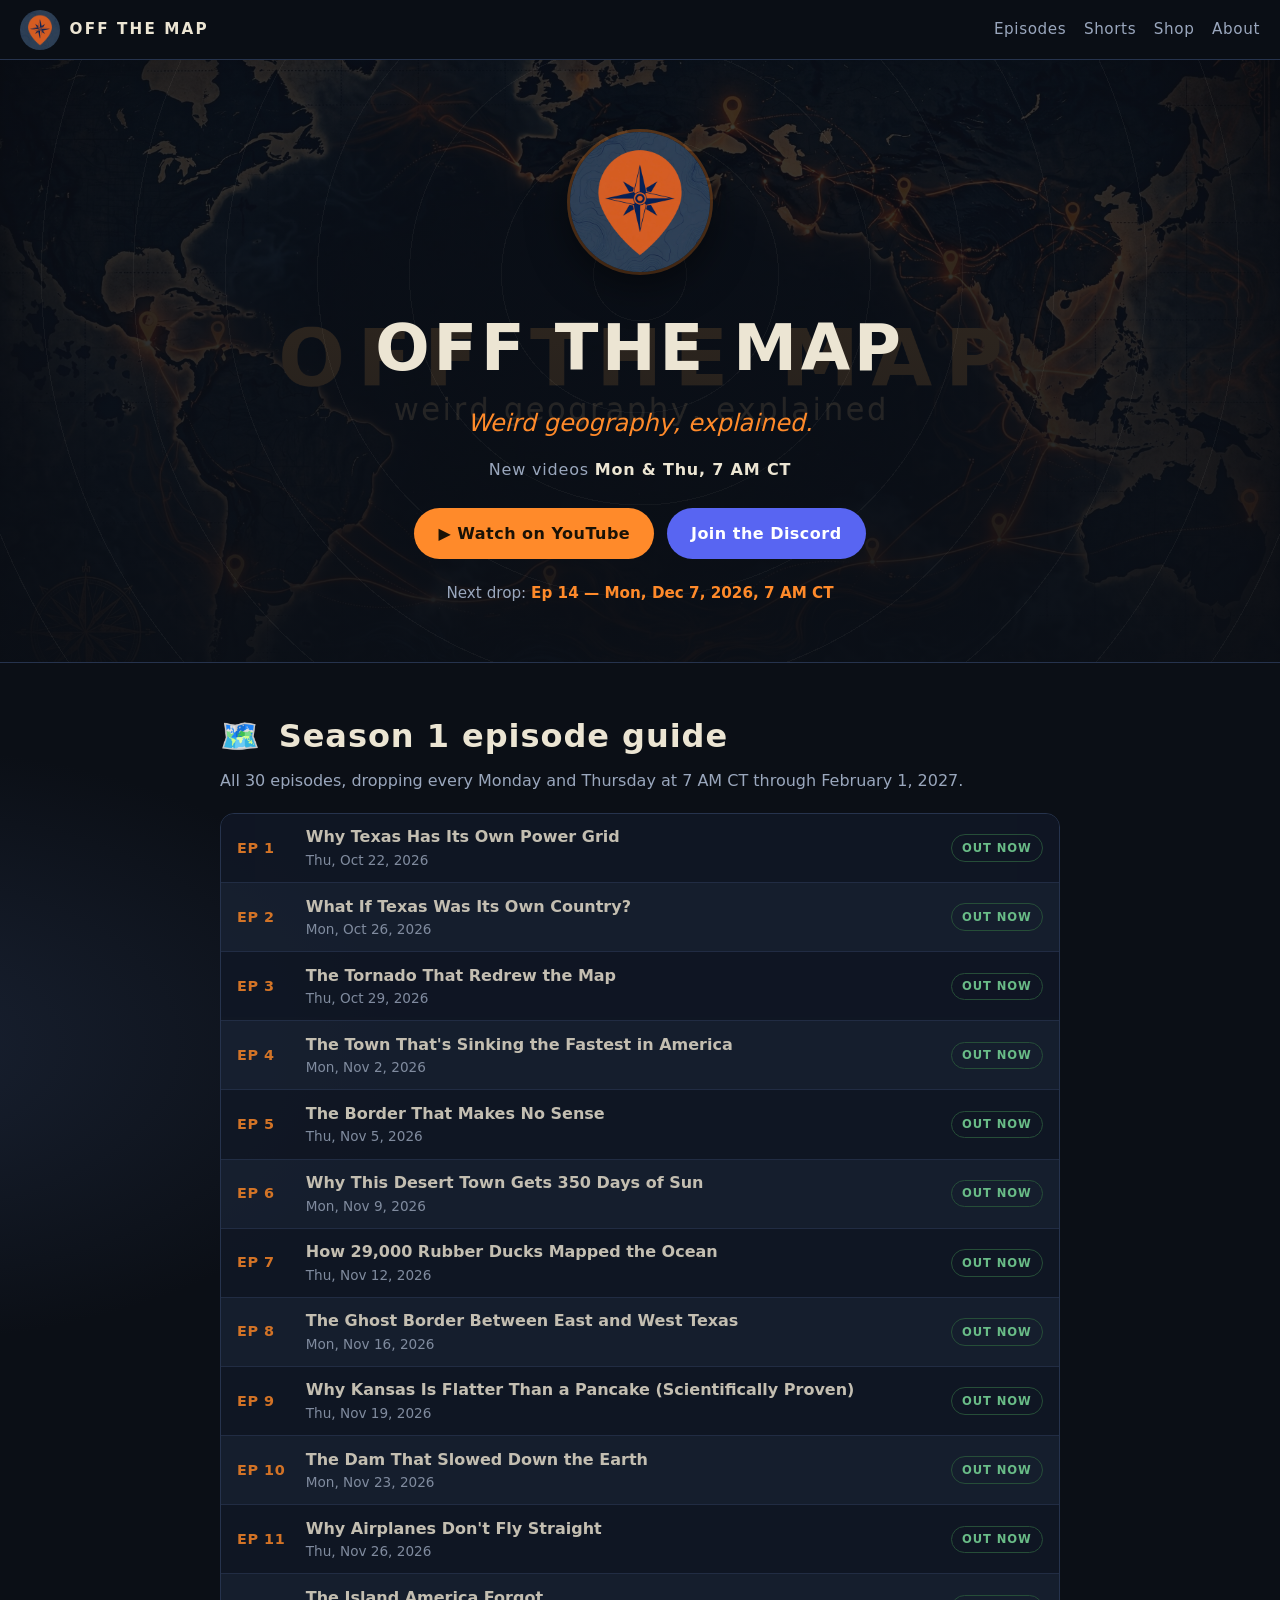
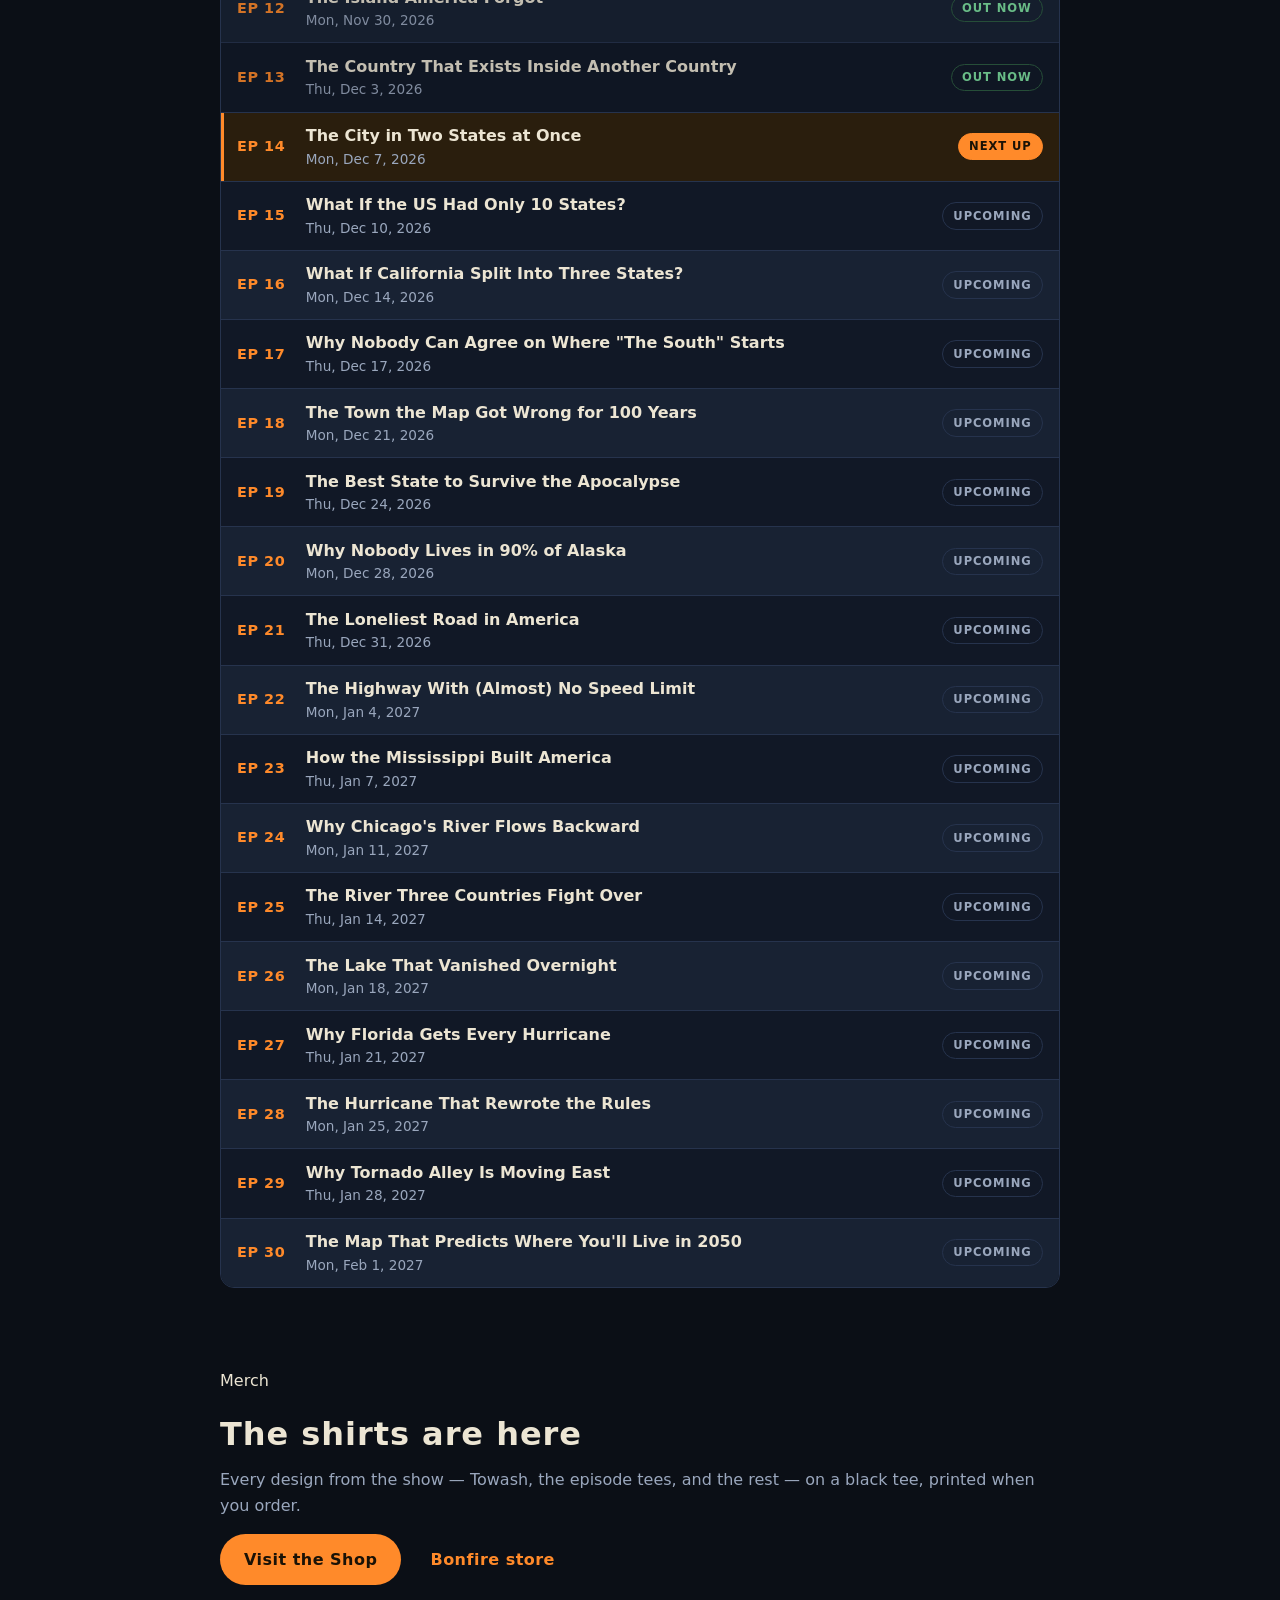
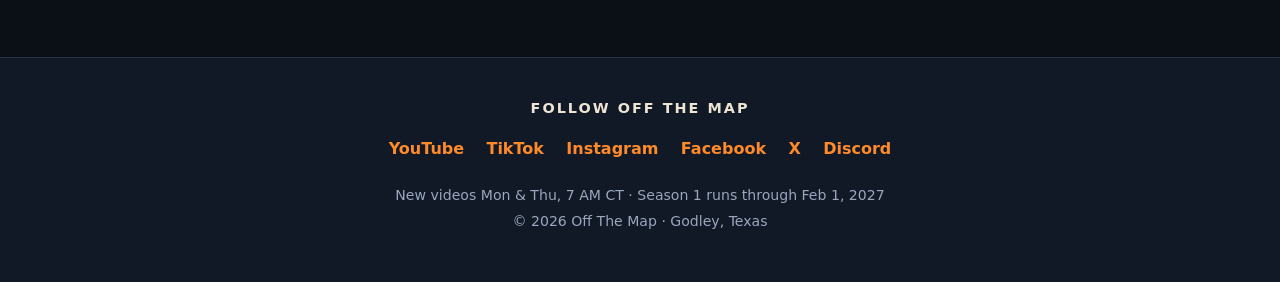
==== commit 6f67e29e: "Make episodes the main page" ====
--- a/index.html
+++ b/index.html
@@ -16,8 +16,8 @@
     <span>OFF THE MAP</span>
   </a>
   <nav class="site-nav" aria-label="Site">
-    <a href="index.html">Latest</a>
-    <a href="episodes.html">Episodes</a>
+    
+    <a href="index.html">Episodes</a>
     <a href="shorts.html">Shorts</a>
     <a href="shop.html">Shop</a>
     <a href="about.html">About</a>
@@ -37,17 +37,41 @@
   </section>
 
   <!-- 2. LATEST VIDEOS -->
-  <section class="section" id="latest">
-    <h2><span class="compass">🧭</span> Latest episodes</h2>
-    <p class="section-sub">The newest uploads, straight from the channel — this player updates itself as new episodes drop.</p>
-    <div class="video-frame">
-      <iframe src="https://www.youtube.com/embed/videoseries?list=UU_PNgKyZ256QP5NWMTuKS0A"
-              title="Off The Map — latest episodes"
-              loading="lazy"
-              allow="accelerometer; autoplay; clipboard-write; encrypted-media; gyroscope; picture-in-picture; web-share"
-              allowfullscreen
-              referrerpolicy="strict-origin-when-cross-origin"></iframe>
-    </div>
+  <section class="section" id="episodes">
+    <h2><span class="compass">🗺️</span> Season 1 episode guide</h2>
+    <p class="section-sub">All 30 episodes, dropping every Monday and Thursday at 7 AM CT through February 1, 2027.</p>
+    <ol class="episode-list">
+      <li data-release="2026-10-22T07:00:00-05:00"><span class="ep-num">Ep 1</span><span class="ep-title">Why Texas Has Its Own Power Grid</span><span class="ep-date">Thu, Oct 22, 2026</span><span class="ep-badge badge-out">Out now</span></li>
+      <li data-release="2026-10-26T07:00:00-05:00"><span class="ep-num">Ep 2</span><span class="ep-title">What If Texas Was Its Own Country?</span><span class="ep-date">Mon, Oct 26, 2026</span><span class="ep-badge badge-out">Out now</span></li>
+      <li data-release="2026-10-29T07:00:00-05:00"><span class="ep-num">Ep 3</span><span class="ep-title">The Tornado That Redrew the Map</span><span class="ep-date">Thu, Oct 29, 2026</span><span class="ep-badge badge-next">Next up</span></li>
+      <li data-release="2026-11-02T07:00:00-06:00"><span class="ep-num">Ep 4</span><span class="ep-title">The Town That's Sinking the Fastest in America</span><span class="ep-date">Mon, Nov 2, 2026</span><span class="ep-badge">Upcoming</span></li>
+      <li data-release="2026-11-05T07:00:00-06:00"><span class="ep-num">Ep 5</span><span class="ep-title">The Border That Makes No Sense</span><span class="ep-date">Thu, Nov 5, 2026</span><span class="ep-badge">Upcoming</span></li>
+      <li data-release="2026-11-09T07:00:00-06:00"><span class="ep-num">Ep 6</span><span class="ep-title">Why This Desert Town Gets 350 Days of Sun</span><span class="ep-date">Mon, Nov 9, 2026</span><span class="ep-badge">Upcoming</span></li>
+      <li data-release="2026-11-12T07:00:00-06:00"><span class="ep-num">Ep 7</span><span class="ep-title">How 29,000 Rubber Ducks Mapped the Ocean</span><span class="ep-date">Thu, Nov 12, 2026</span><span class="ep-badge">Upcoming</span></li>
+      <li data-release="2026-11-16T07:00:00-06:00"><span class="ep-num">Ep 8</span><span class="ep-title">The Ghost Border Between East and West Texas</span><span class="ep-date">Mon, Nov 16, 2026</span><span class="ep-badge">Upcoming</span></li>
+      <li data-release="2026-11-19T07:00:00-06:00"><span class="ep-num">Ep 9</span><span class="ep-title">Why Kansas Is Flatter Than a Pancake (Scientifically Proven)</span><span class="ep-date">Thu, Nov 19, 2026</span><span class="ep-badge">Upcoming</span></li>
+      <li data-release="2026-11-23T07:00:00-06:00"><span class="ep-num">Ep 10</span><span class="ep-title">The Dam That Slowed Down the Earth</span><span class="ep-date">Mon, Nov 23, 2026</span><span class="ep-badge">Upcoming</span></li>
+      <li data-release="2026-11-26T07:00:00-06:00"><span class="ep-num">Ep 11</span><span class="ep-title">Why Airplanes Don't Fly Straight</span><span class="ep-date">Thu, Nov 26, 2026</span><span class="ep-badge">Upcoming</span></li>
+      <li data-release="2026-11-30T07:00:00-06:00"><span class="ep-num">Ep 12</span><span class="ep-title">The Island America Forgot</span><span class="ep-date">Mon, Nov 30, 2026</span><span class="ep-badge">Upcoming</span></li>
+      <li data-release="2026-12-03T07:00:00-06:00"><span class="ep-num">Ep 13</span><span class="ep-title">The Country That Exists Inside Another Country</span><span class="ep-date">Thu, Dec 3, 2026</span><span class="ep-badge">Upcoming</span></li>
+      <li data-release="2026-12-07T07:00:00-06:00"><span class="ep-num">Ep 14</span><span class="ep-title">The City in Two States at Once</span><span class="ep-date">Mon, Dec 7, 2026</span><span class="ep-badge">Upcoming</span></li>
+      <li data-release="2026-12-10T07:00:00-06:00"><span class="ep-num">Ep 15</span><span class="ep-title">What If the US Had Only 10 States?</span><span class="ep-date">Thu, Dec 10, 2026</span><span class="ep-badge">Upcoming</span></li>
+      <li data-release="2026-12-14T07:00:00-06:00"><span class="ep-num">Ep 16</span><span class="ep-title">What If California Split Into Three States?</span><span class="ep-date">Mon, Dec 14, 2026</span><span class="ep-badge">Upcoming</span></li>
+      <li data-release="2026-12-17T07:00:00-06:00"><span class="ep-num">Ep 17</span><span class="ep-title">Why Nobody Can Agree on Where "The South" Starts</span><span class="ep-date">Thu, Dec 17, 2026</span><span class="ep-badge">Upcoming</span></li>
+      <li data-release="2026-12-21T07:00:00-06:00"><span class="ep-num">Ep 18</span><span class="ep-title">The Town the Map Got Wrong for 100 Years</span><span class="ep-date">Mon, Dec 21, 2026</span><span class="ep-badge">Upcoming</span></li>
+      <li data-release="2026-12-24T07:00:00-06:00"><span class="ep-num">Ep 19</span><span class="ep-title">The Best State to Survive the Apocalypse</span><span class="ep-date">Thu, Dec 24, 2026</span><span class="ep-badge">Upcoming</span></li>
+      <li data-release="2026-12-28T07:00:00-06:00"><span class="ep-num">Ep 20</span><span class="ep-title">Why Nobody Lives in 90% of Alaska</span><span class="ep-date">Mon, Dec 28, 2026</span><span class="ep-badge">Upcoming</span></li>
+      <li data-release="2026-12-31T07:00:00-06:00"><span class="ep-num">Ep 21</span><span class="ep-title">The Loneliest Road in America</span><span class="ep-date">Thu, Dec 31, 2026</span><span class="ep-badge">Upcoming</span></li>
+      <li data-release="2027-01-04T07:00:00-06:00"><span class="ep-num">Ep 22</span><span class="ep-title">The Highway With (Almost) No Speed Limit</span><span class="ep-date">Mon, Jan 4, 2027</span><span class="ep-badge">Upcoming</span></li>
+      <li data-release="2027-01-07T07:00:00-06:00"><span class="ep-num">Ep 23</span><span class="ep-title">How the Mississippi Built America</span><span class="ep-date">Thu, Jan 7, 2027</span><span class="ep-badge">Upcoming</span></li>
+      <li data-release="2027-01-11T07:00:00-06:00"><span class="ep-num">Ep 24</span><span class="ep-title">Why Chicago's River Flows Backward</span><span class="ep-date">Mon, Jan 11, 2027</span><span class="ep-badge">Upcoming</span></li>
+      <li data-release="2027-01-14T07:00:00-06:00"><span class="ep-num">Ep 25</span><span class="ep-title">The River Three Countries Fight Over</span><span class="ep-date">Thu, Jan 14, 2027</span><span class="ep-badge">Upcoming</span></li>
+      <li data-release="2027-01-18T07:00:00-06:00"><span class="ep-num">Ep 26</span><span class="ep-title">The Lake That Vanished Overnight</span><span class="ep-date">Mon, Jan 18, 2027</span><span class="ep-badge">Upcoming</span></li>
+      <li data-release="2027-01-21T07:00:00-06:00"><span class="ep-num">Ep 27</span><span class="ep-title">Why Florida Gets Every Hurricane</span><span class="ep-date">Thu, Jan 21, 2027</span><span class="ep-badge">Upcoming</span></li>
+      <li data-release="2027-01-25T07:00:00-06:00"><span class="ep-num">Ep 28</span><span class="ep-title">The Hurricane That Rewrote the Rules</span><span class="ep-date">Mon, Jan 25, 2027</span><span class="ep-badge">Upcoming</span></li>
+      <li data-release="2027-01-28T07:00:00-06:00"><span class="ep-num">Ep 29</span><span class="ep-title">Why Tornado Alley Is Moving East</span><span class="ep-date">Thu, Jan 28, 2027</span><span class="ep-badge">Upcoming</span></li>
+      <li data-release="2027-02-01T07:00:00-06:00"><span class="ep-num">Ep 30</span><span class="ep-title">The Map That Predicts Where You'll Live in 2050</span><span class="ep-date">Mon, Feb 1, 2027</span><span class="ep-badge">Upcoming</span></li>
+    </ol>
   </section>
 
   <!-- 3. SEASON 1 EPISODE GUIDE -->
@@ -81,6 +105,6 @@
 </footer>
 
 
-  <script>document.getElementById("year").textContent = new Date().getFullYear();</script>
+  <script src="script.js"></script>
 </body>
 </html>
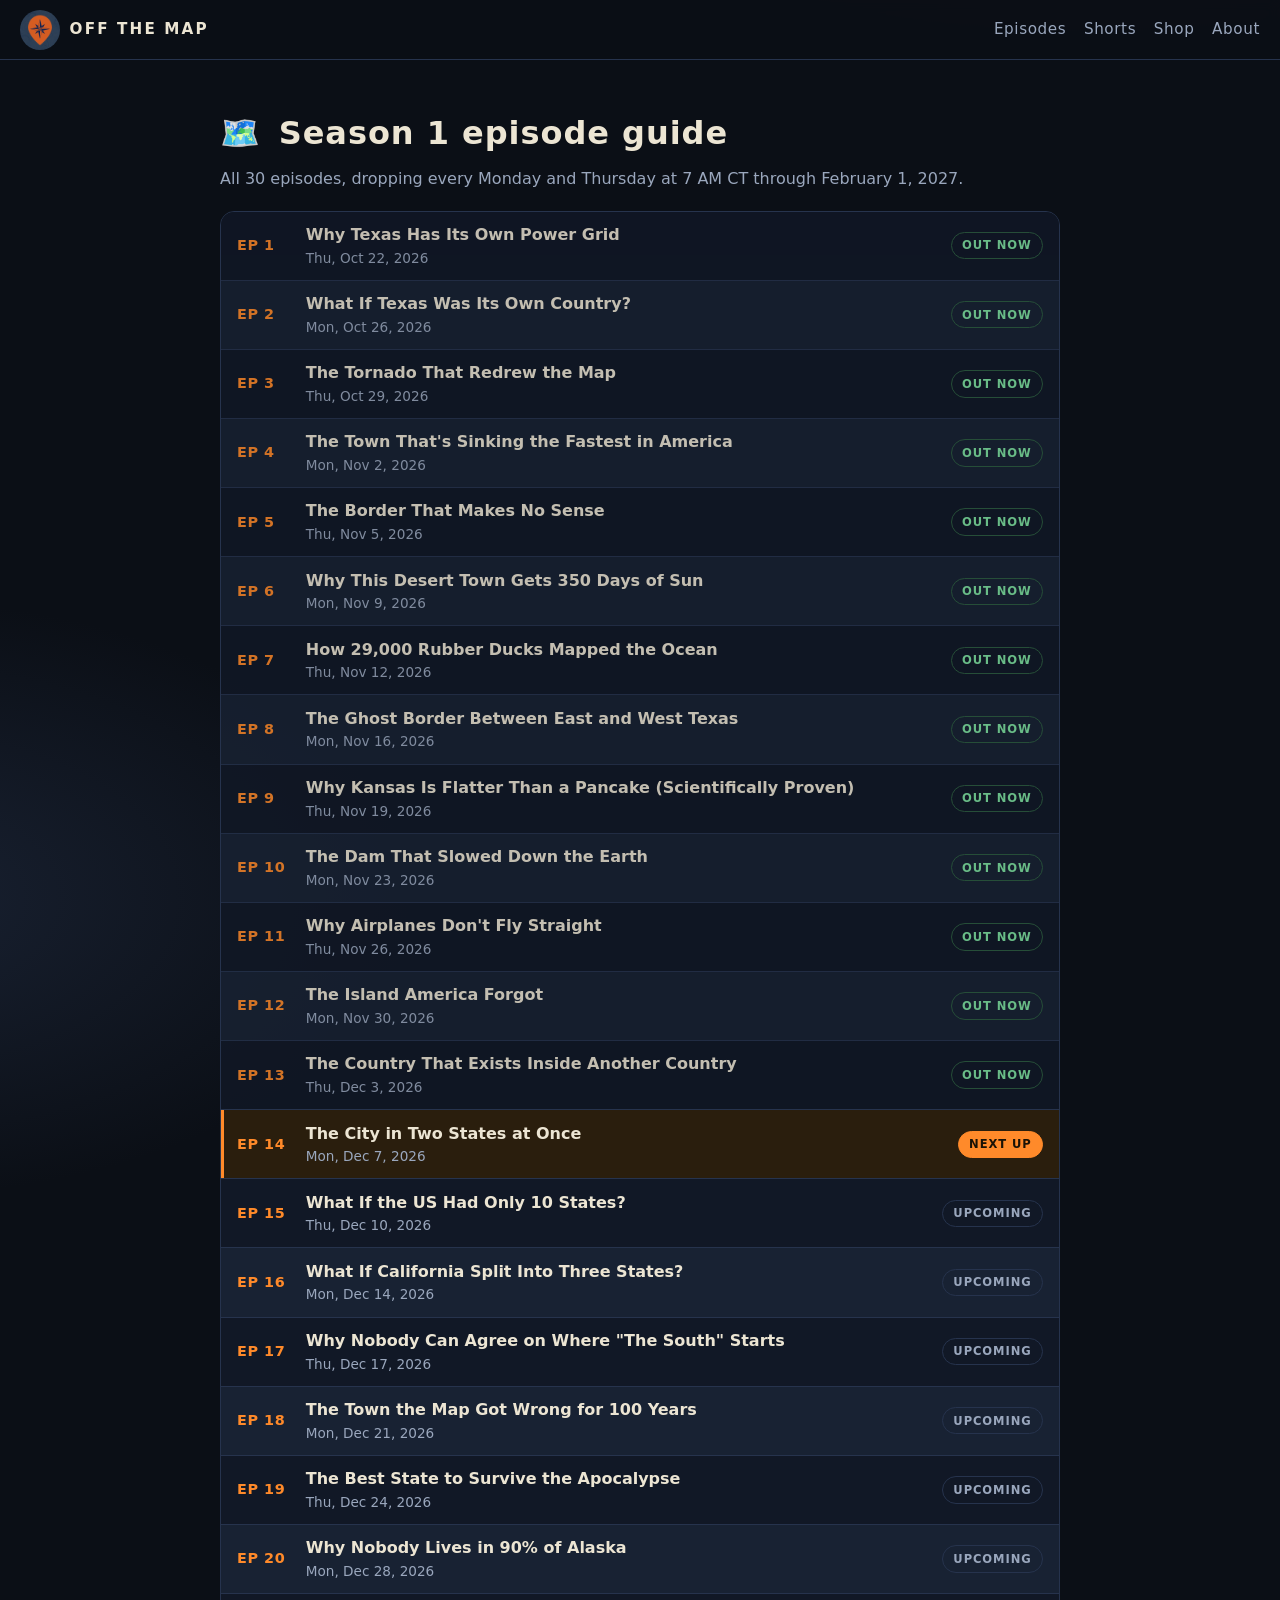
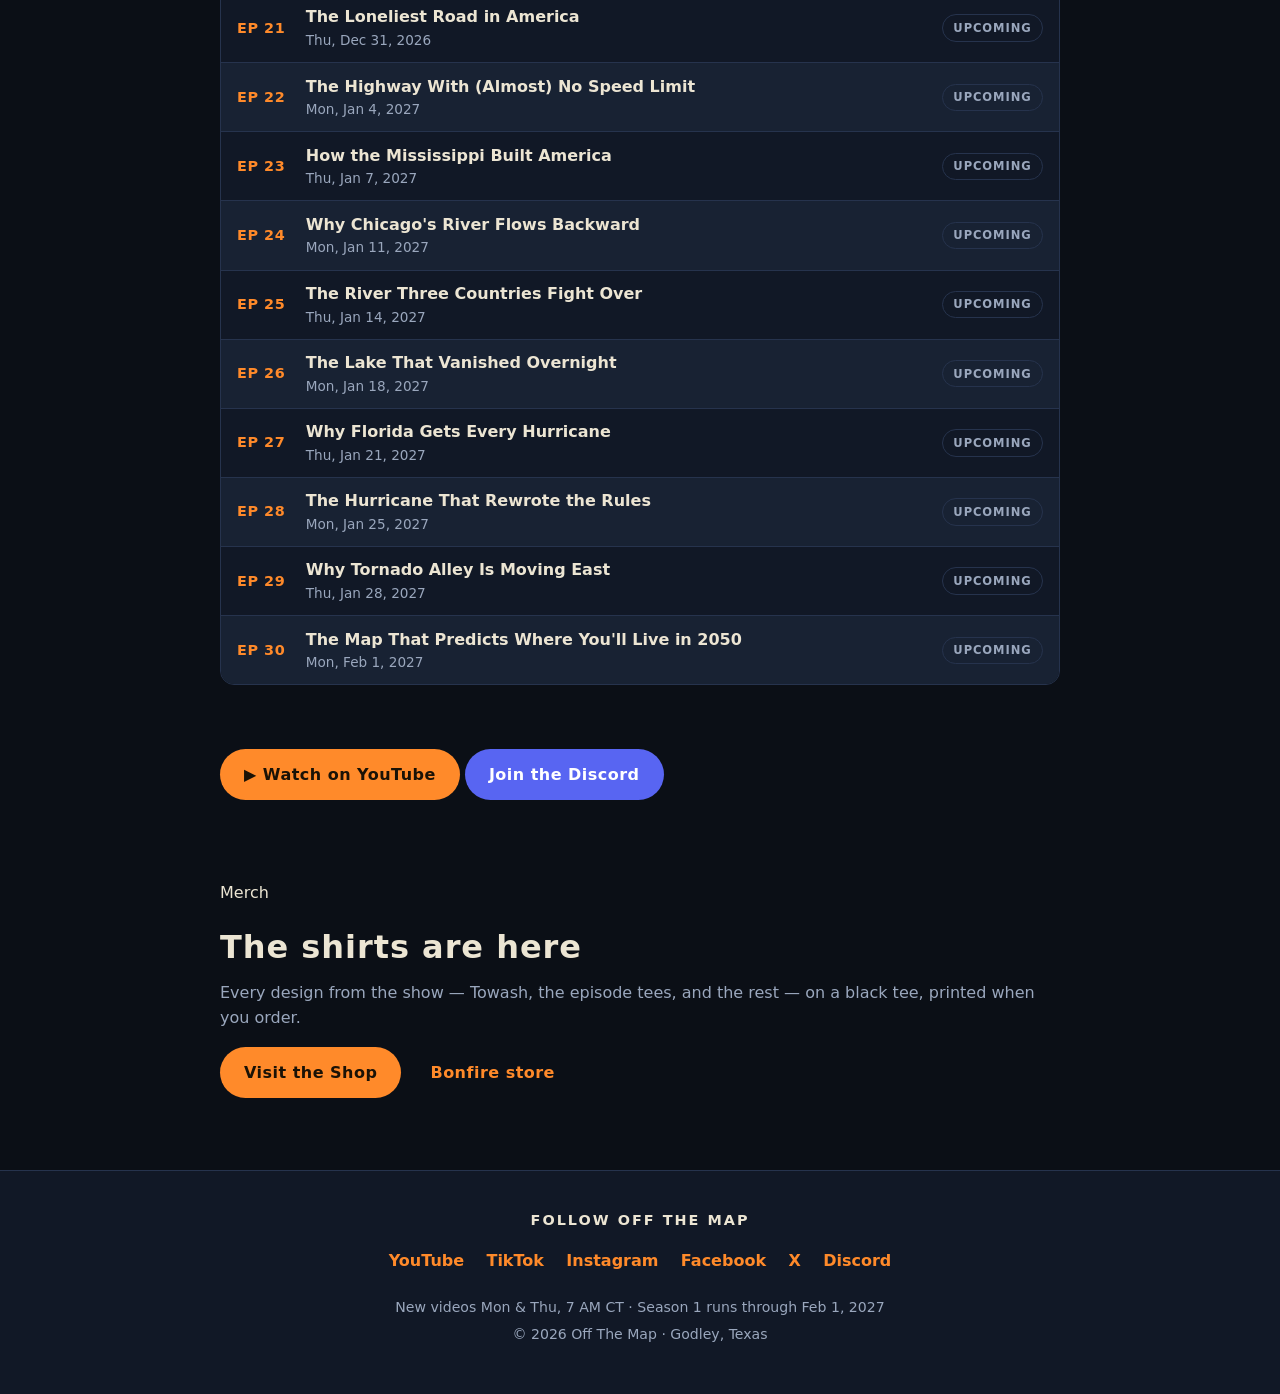
==== commit 29622f44: "Home page opens on the episode guide" ====
--- a/index.html
+++ b/index.html
@@ -24,17 +24,6 @@
   </nav>
 </header>
 <main id="top">
-<section class="hero">
-    <img class="hero-logo" src="off-the-map-profile.png" alt="Off The Map logo — an orange map pin" width="140" height="140">
-    <h1>Off The Map</h1>
-    <p class="tagline">Weird geography, explained.</p>
-    <p class="schedule">New videos <strong>Mon &amp; Thu, 7 AM CT</strong></p>
-    <div class="hero-buttons">
-      <a class="btn btn-primary" href="https://www.youtube.com/@OffTheMap-m9m" target="_blank" rel="noopener">▶ Watch on YouTube</a>
-      <a class="btn btn-discord" href="https://discord.gg/k9eTYErQFX" target="_blank" rel="noopener">Join the Discord</a>
-    </div>
-    <p class="next-drop" id="next-drop" aria-live="polite"></p>
-  </section>
 
   <!-- 2. LATEST VIDEOS -->
   <section class="section" id="episodes">
@@ -73,6 +62,14 @@
       <li data-release="2027-02-01T07:00:00-06:00"><span class="ep-num">Ep 30</span><span class="ep-title">The Map That Predicts Where You'll Live in 2050</span><span class="ep-date">Mon, Feb 1, 2027</span><span class="ep-badge">Upcoming</span></li>
     </ol>
   </section>
+  <section class="section section-alt">
+    <div class="wrap">
+      <div class="hero-ctas">
+        <a class="btn btn-primary" href="https://www.youtube.com/@OffTheMap-m9m" target="_blank" rel="noopener">▶ Watch on YouTube</a>
+        <a class="btn btn-discord" href="https://discord.gg/k9eTYErQFX" target="_blank" rel="noopener">Join the Discord</a>
+      </div>
+    </div>
+  </section>
 
   <!-- 3. SEASON 1 EPISODE GUIDE -->
     <section class="section">
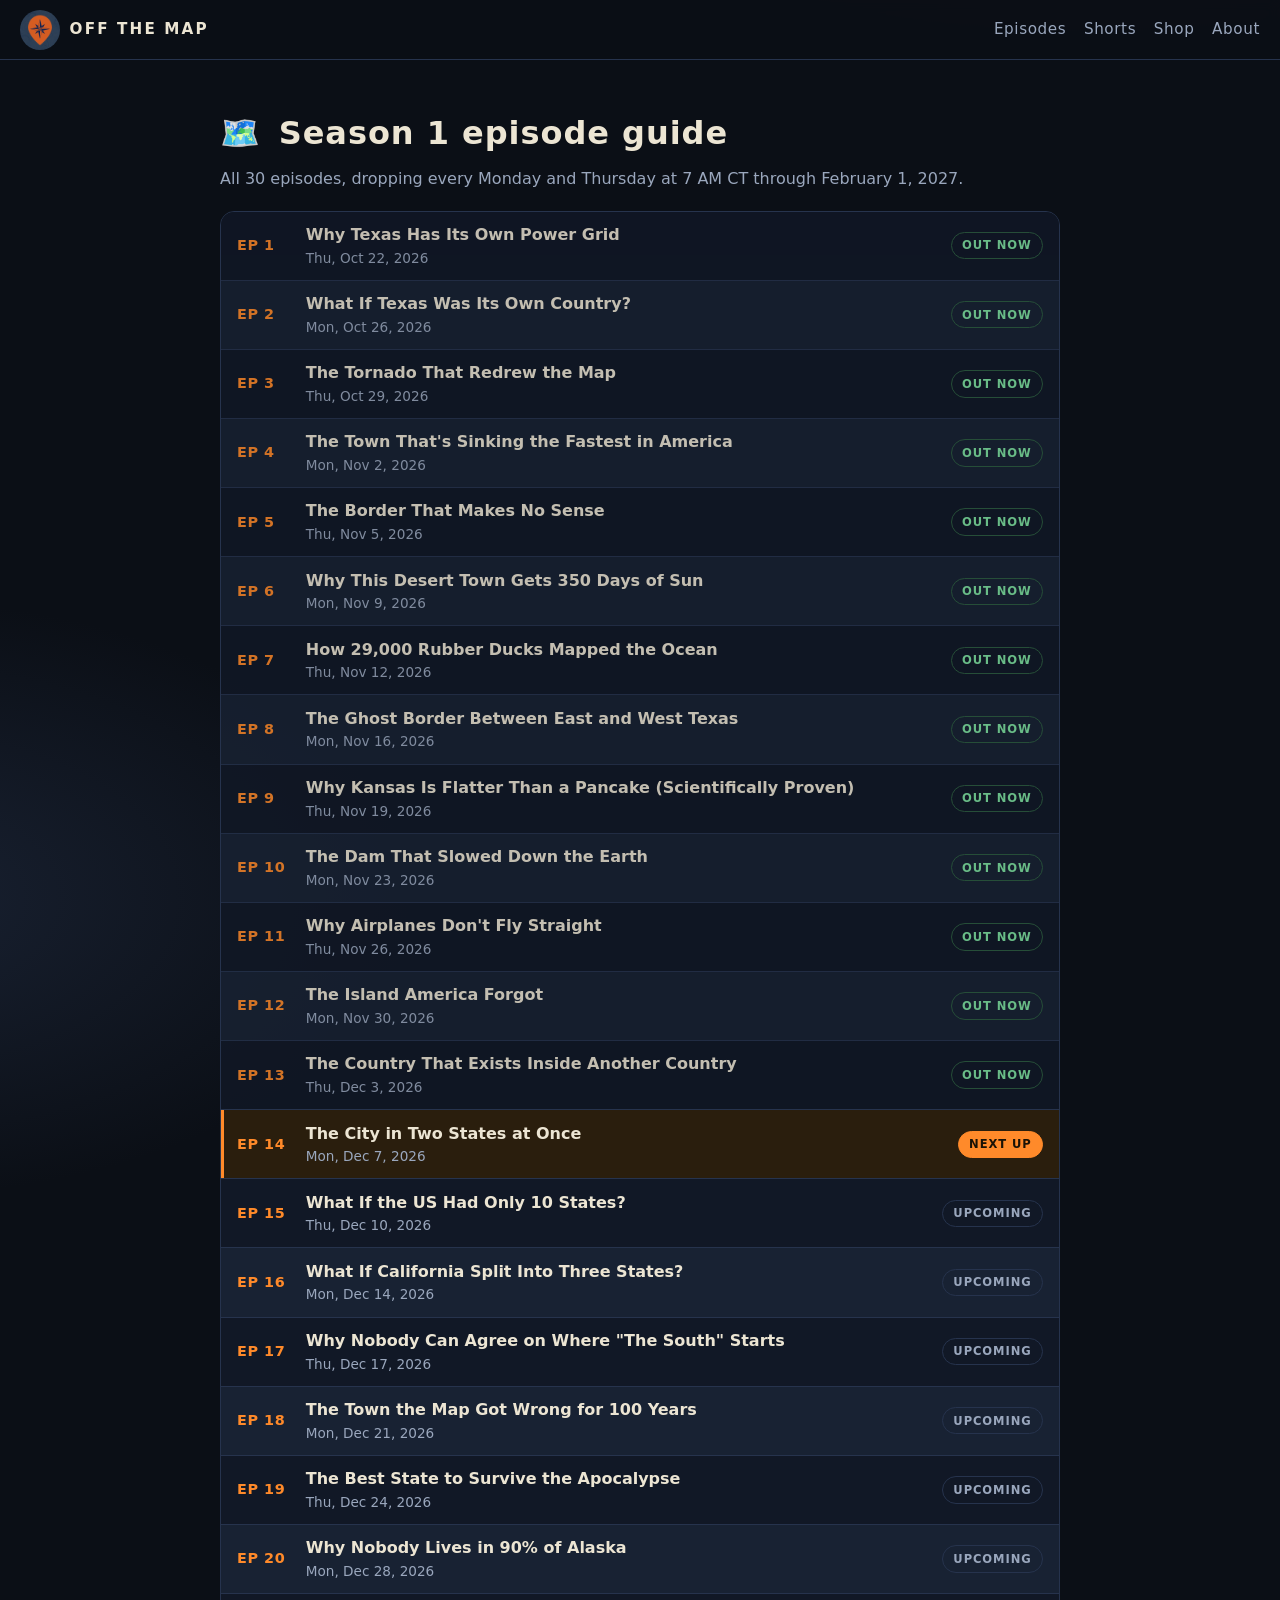
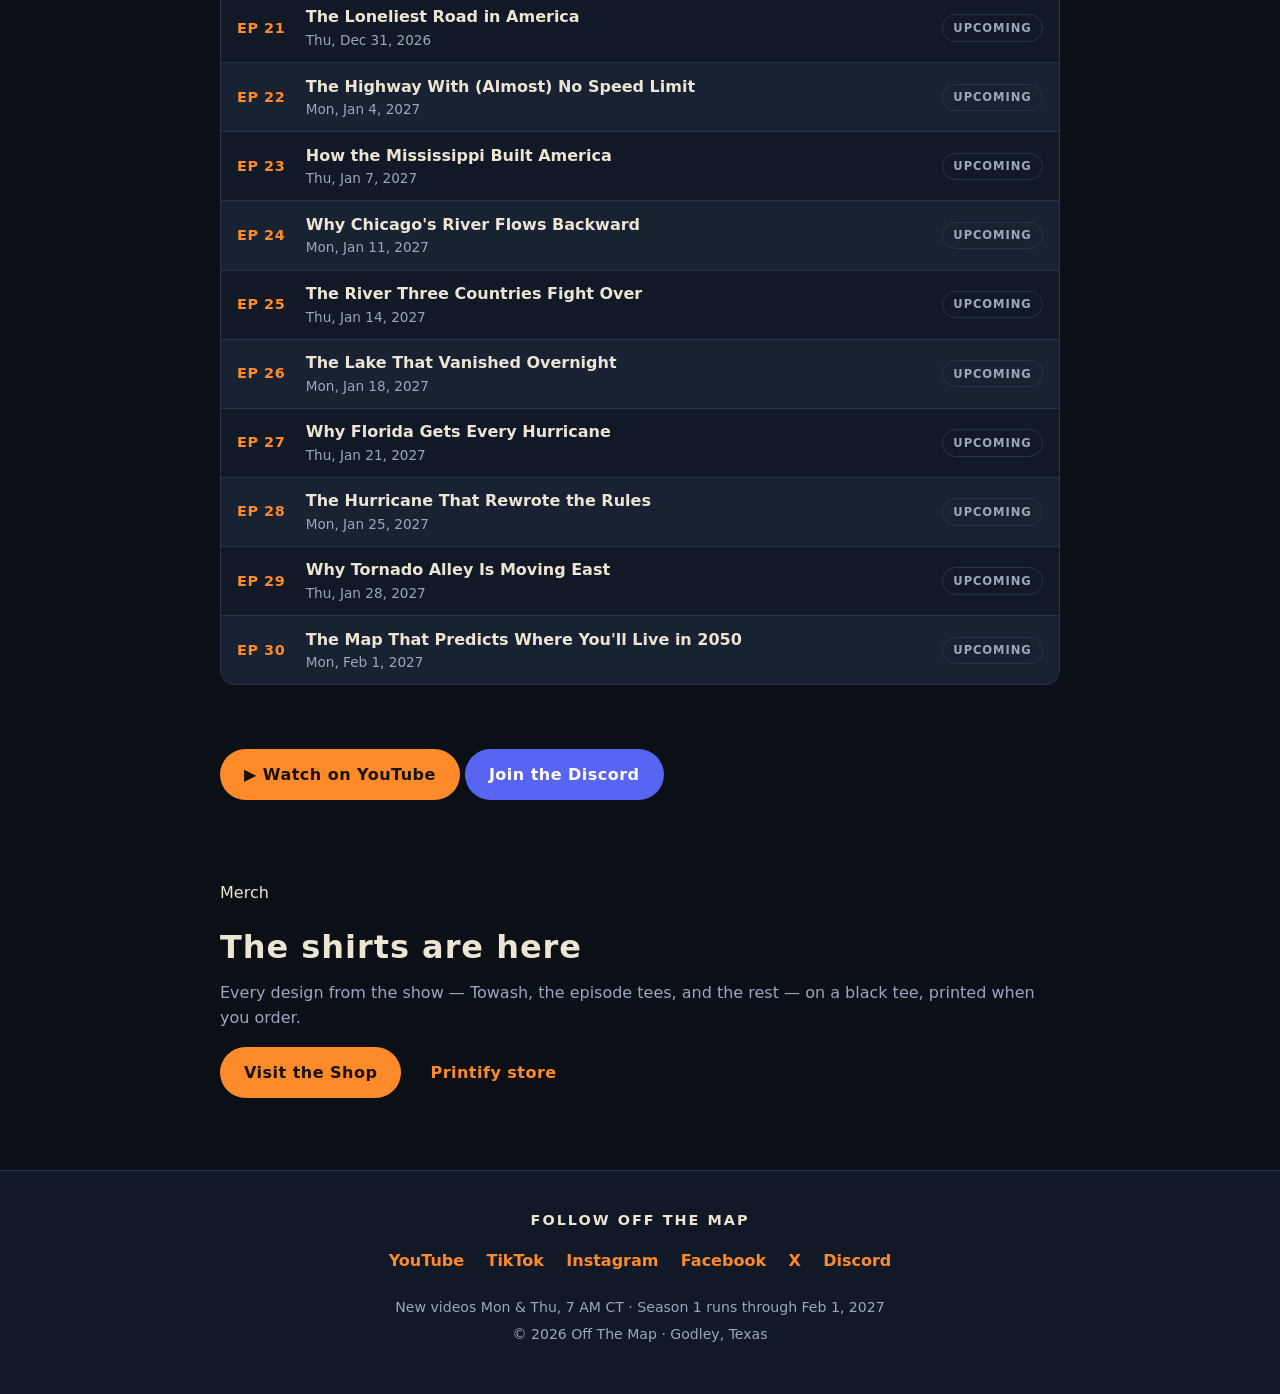
==== commit 690aa56c: "Point shop links to the Printify storefront" ====
--- a/index.html
+++ b/index.html
@@ -79,7 +79,7 @@
       <p class="section-sub">Every design from the show — Towash, the episode tees, and the rest — on a black tee, printed when you order.</p>
       <div class="hero-ctas">
         <a class="btn btn-primary" href="shop.html">Visit the Shop</a>
-        <a class="btn btn-ghost" href="https://www.bonfire.com/store/off-the-map/" target="_blank" rel="noopener">Bonfire store</a>
+        <a class="btn btn-ghost" href="https://off-the-map-store.printify.me/" target="_blank" rel="noopener">Printify store</a>
       </div>
     </div>
   </section>
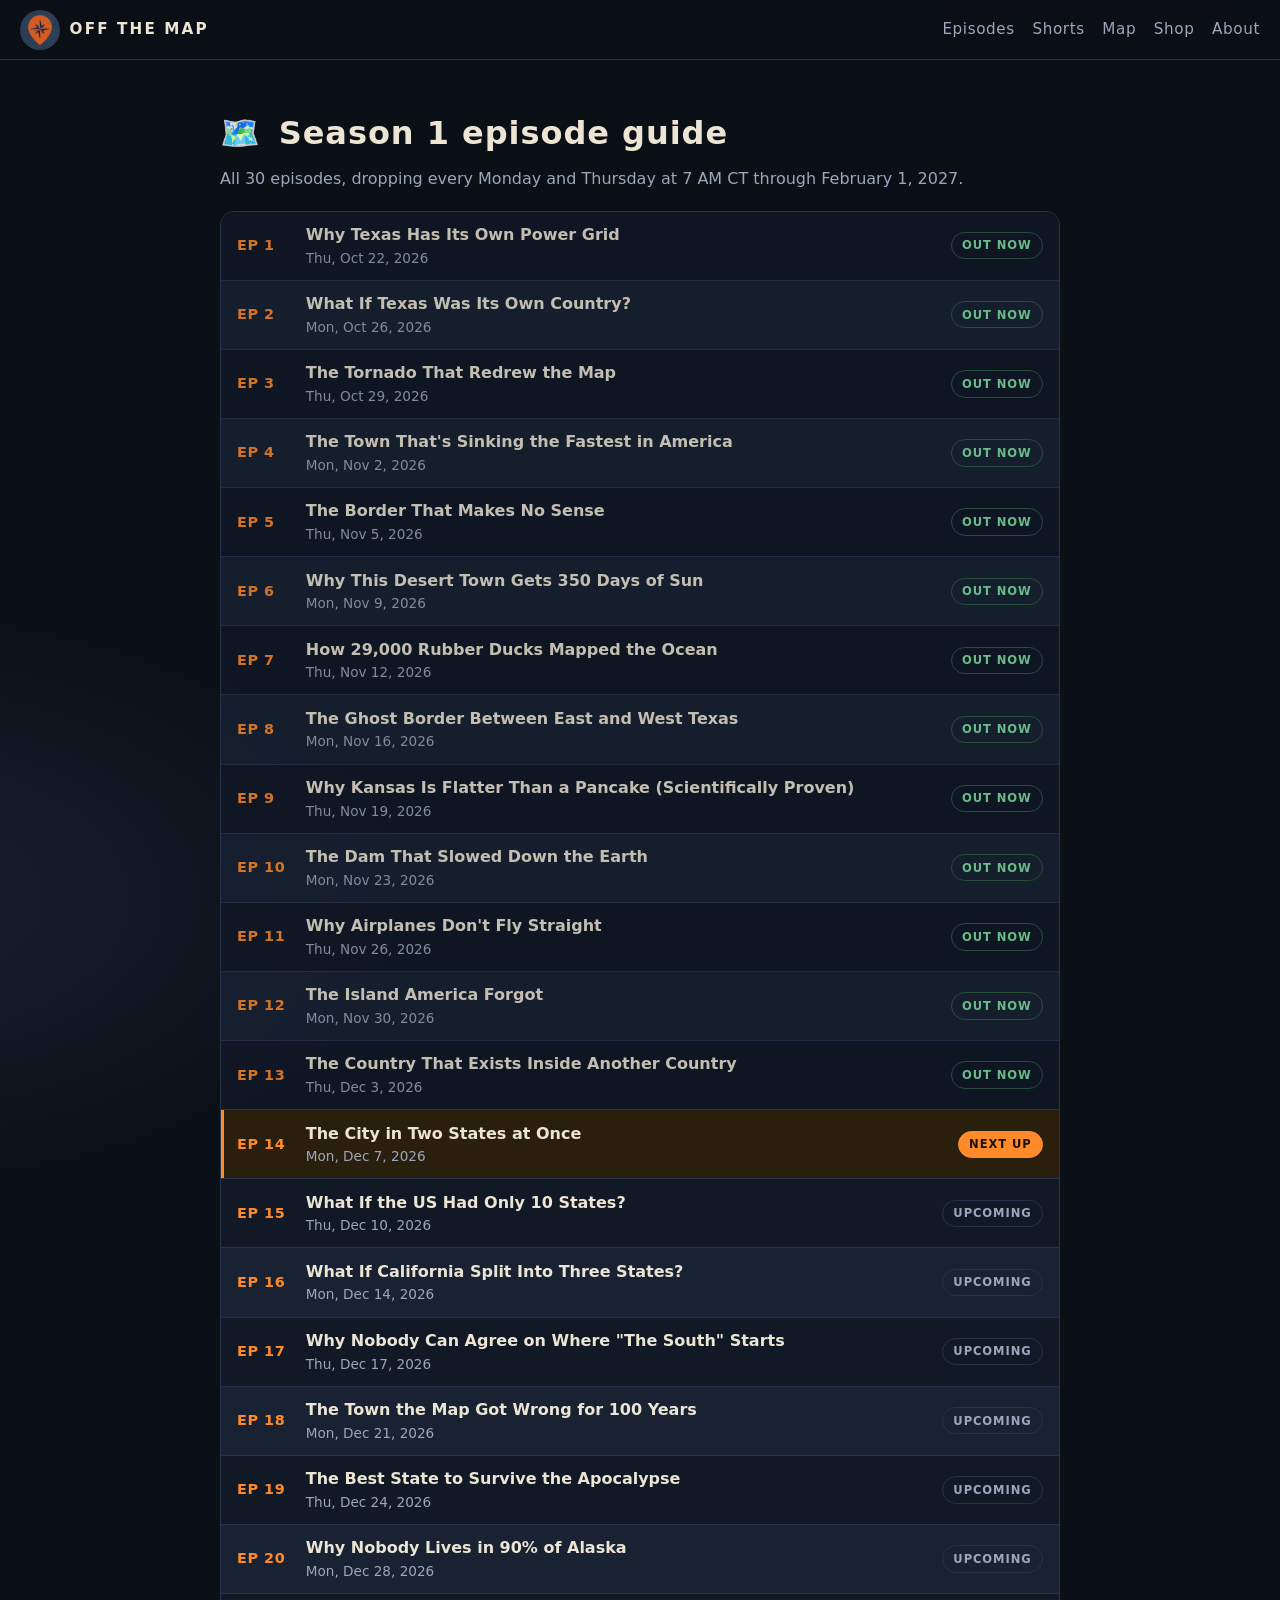
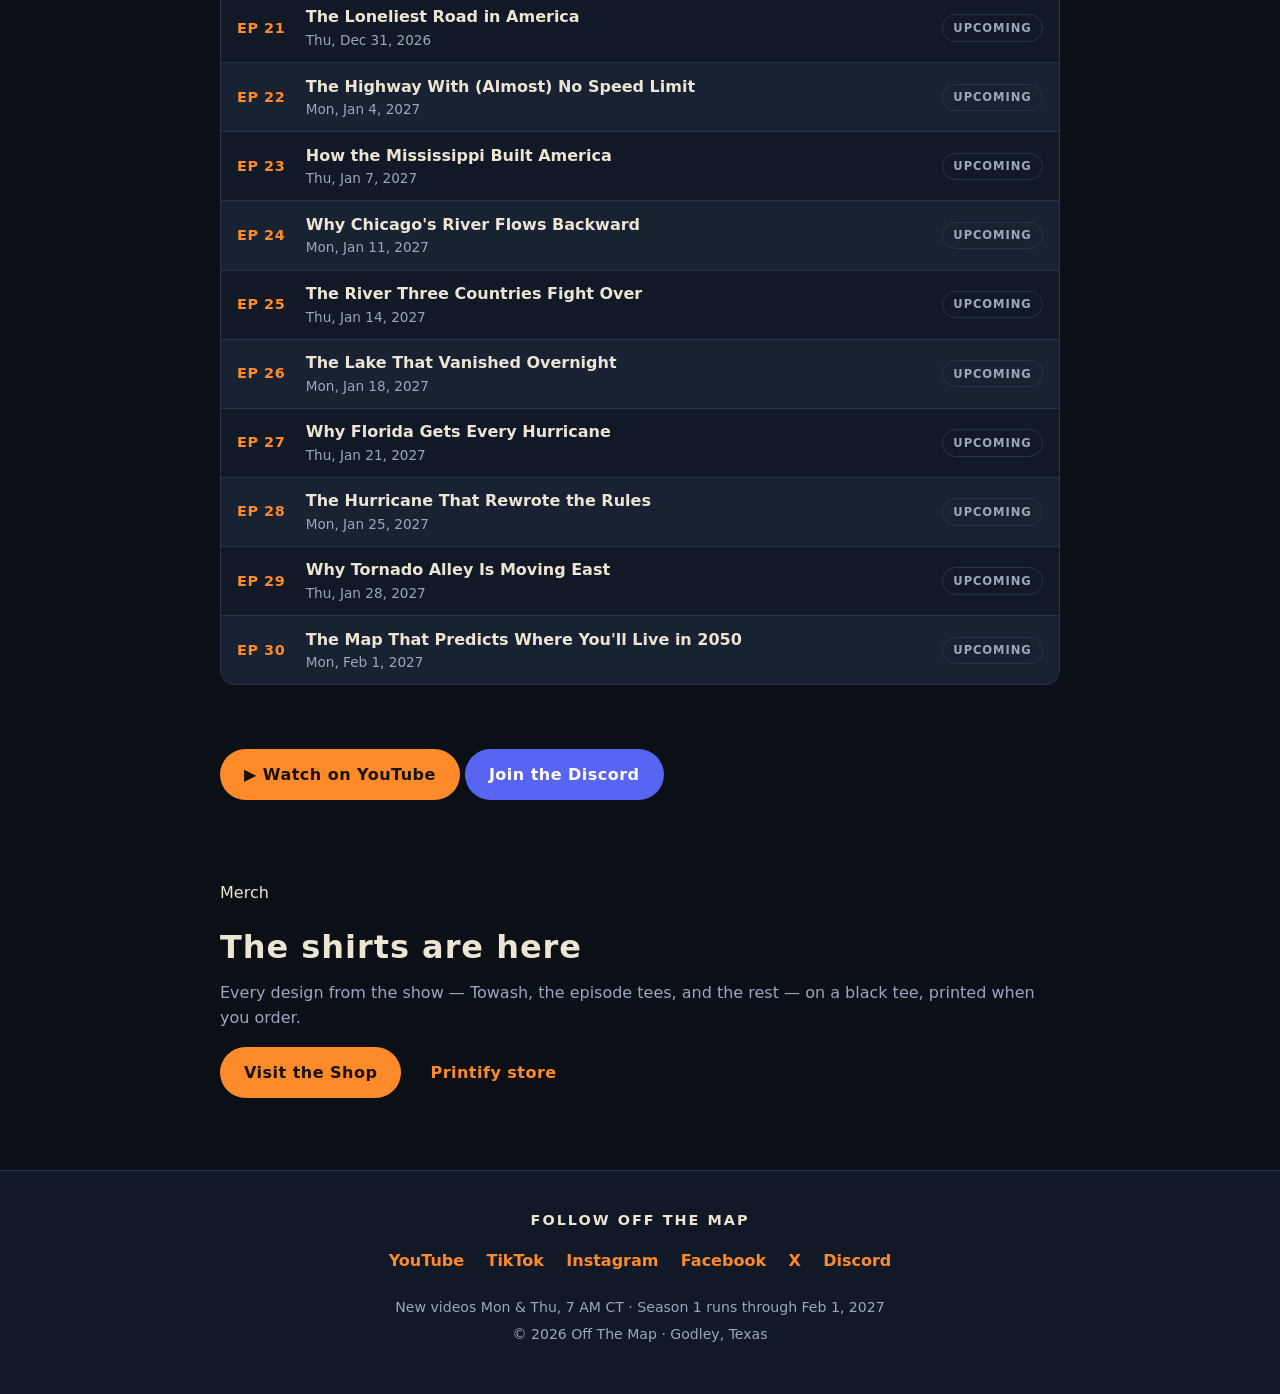
==== commit 787a1a59: "Update index.html with Map navigation link" ====
--- a/index.html
+++ b/index.html
@@ -19,6 +19,7 @@
     
     <a href="index.html">Episodes</a>
     <a href="shorts.html">Shorts</a>
+    <a href="map.html">Map</a>
     <a href="shop.html">Shop</a>
     <a href="about.html">About</a>
   </nav>
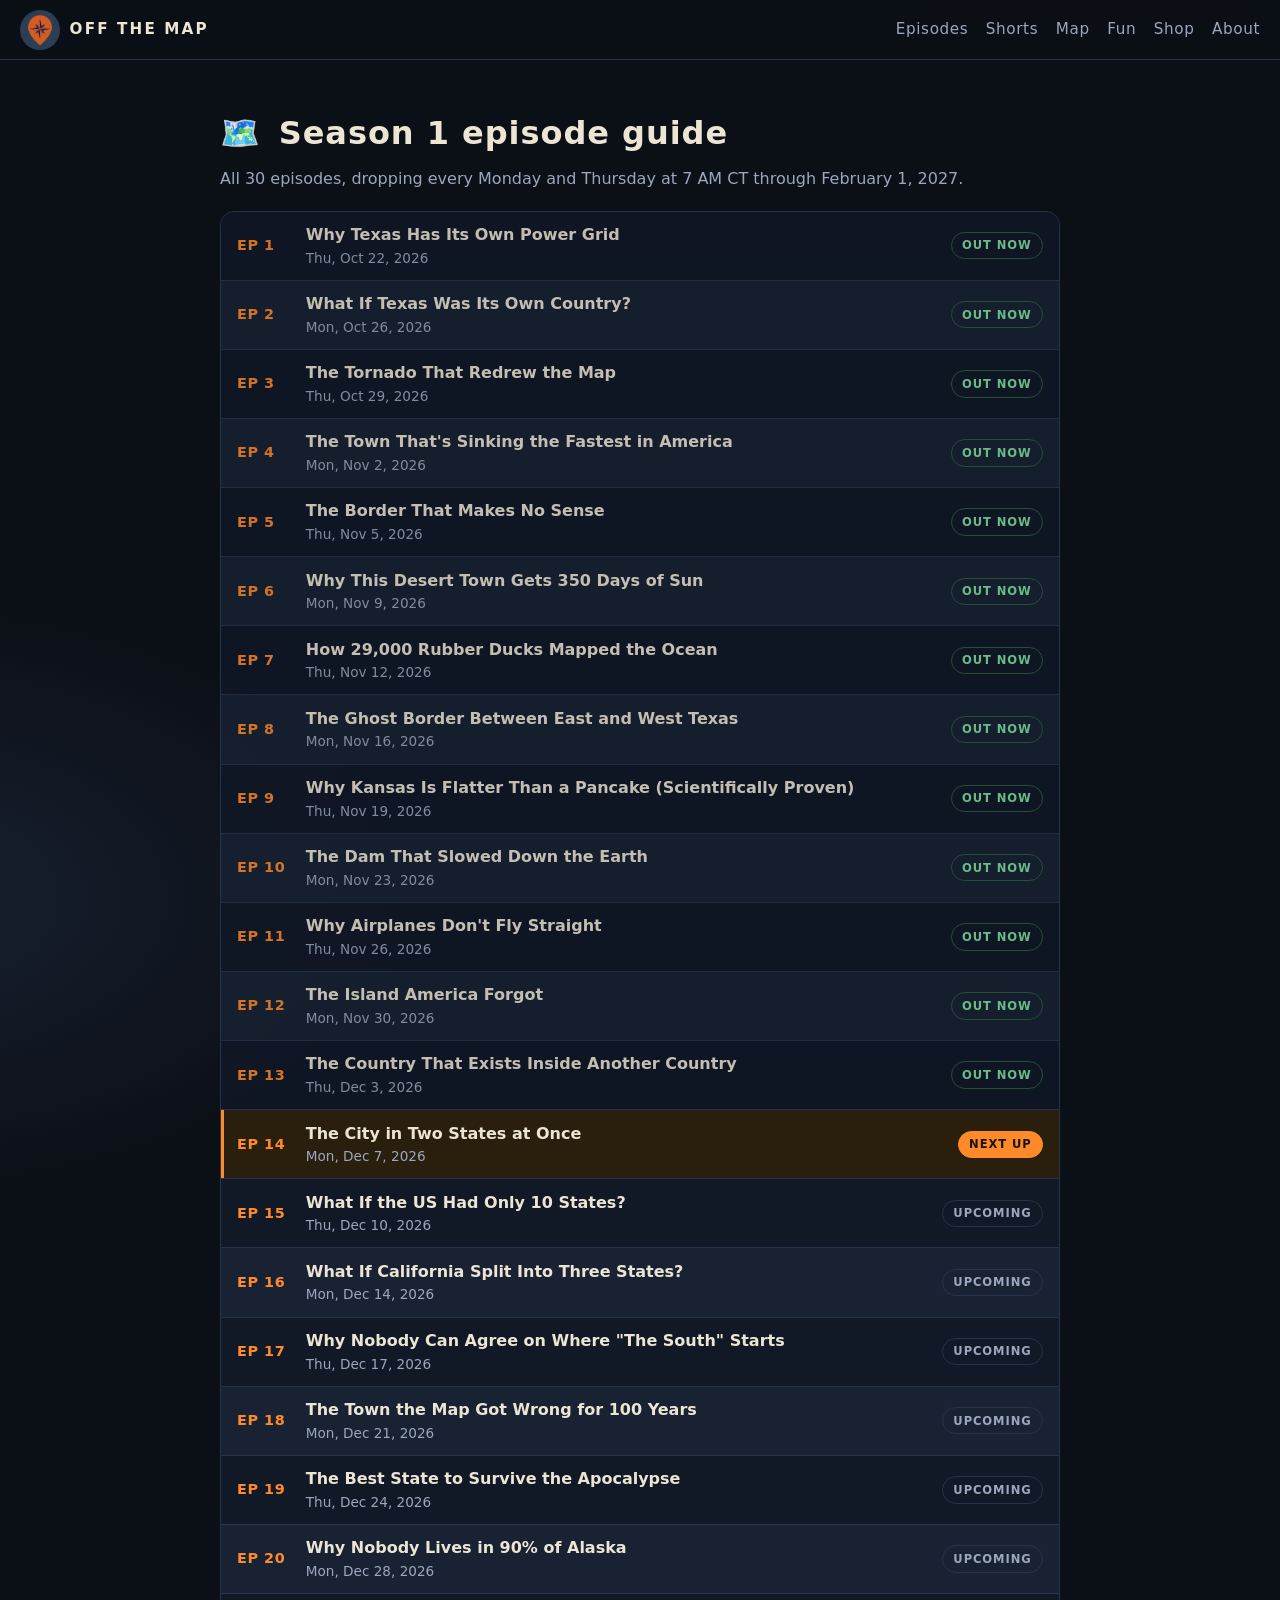
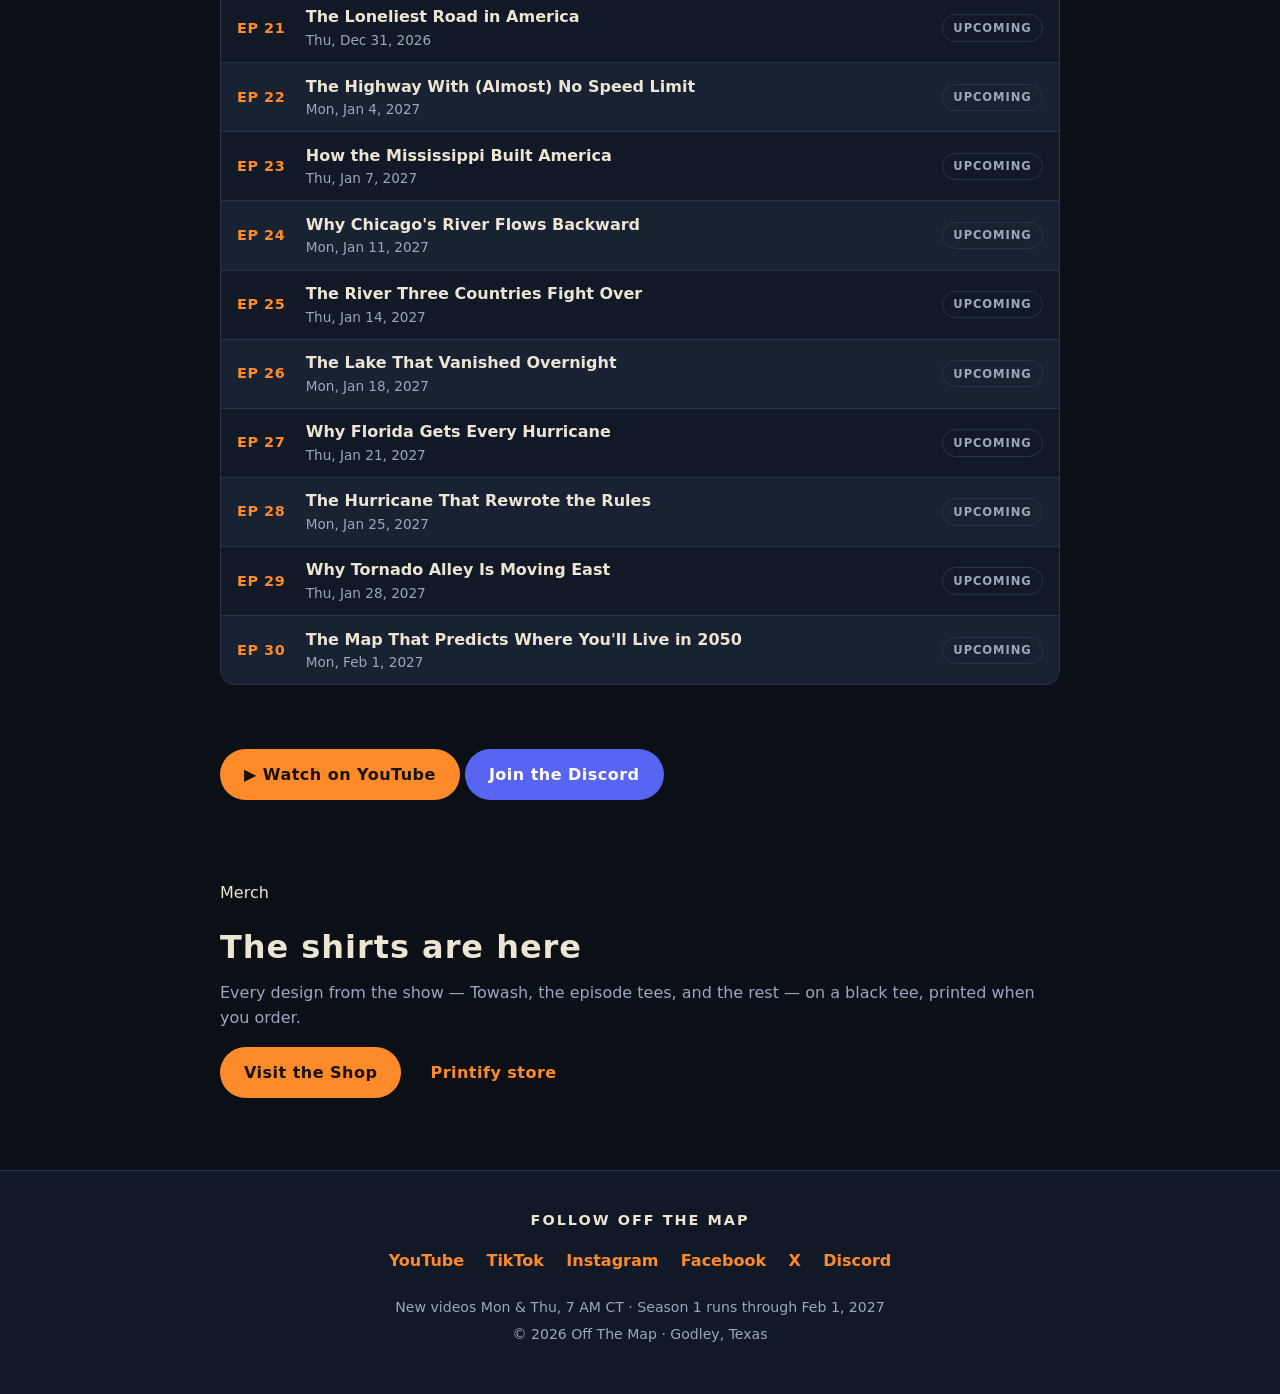
==== commit 3b078c10: "Add Fun to nav" ====
--- a/index.html
+++ b/index.html
@@ -20,6 +20,7 @@
     <a href="index.html">Episodes</a>
     <a href="shorts.html">Shorts</a>
     <a href="map.html">Map</a>
+    <a href="fun.html">Fun</a>
     <a href="shop.html">Shop</a>
     <a href="about.html">About</a>
   </nav>
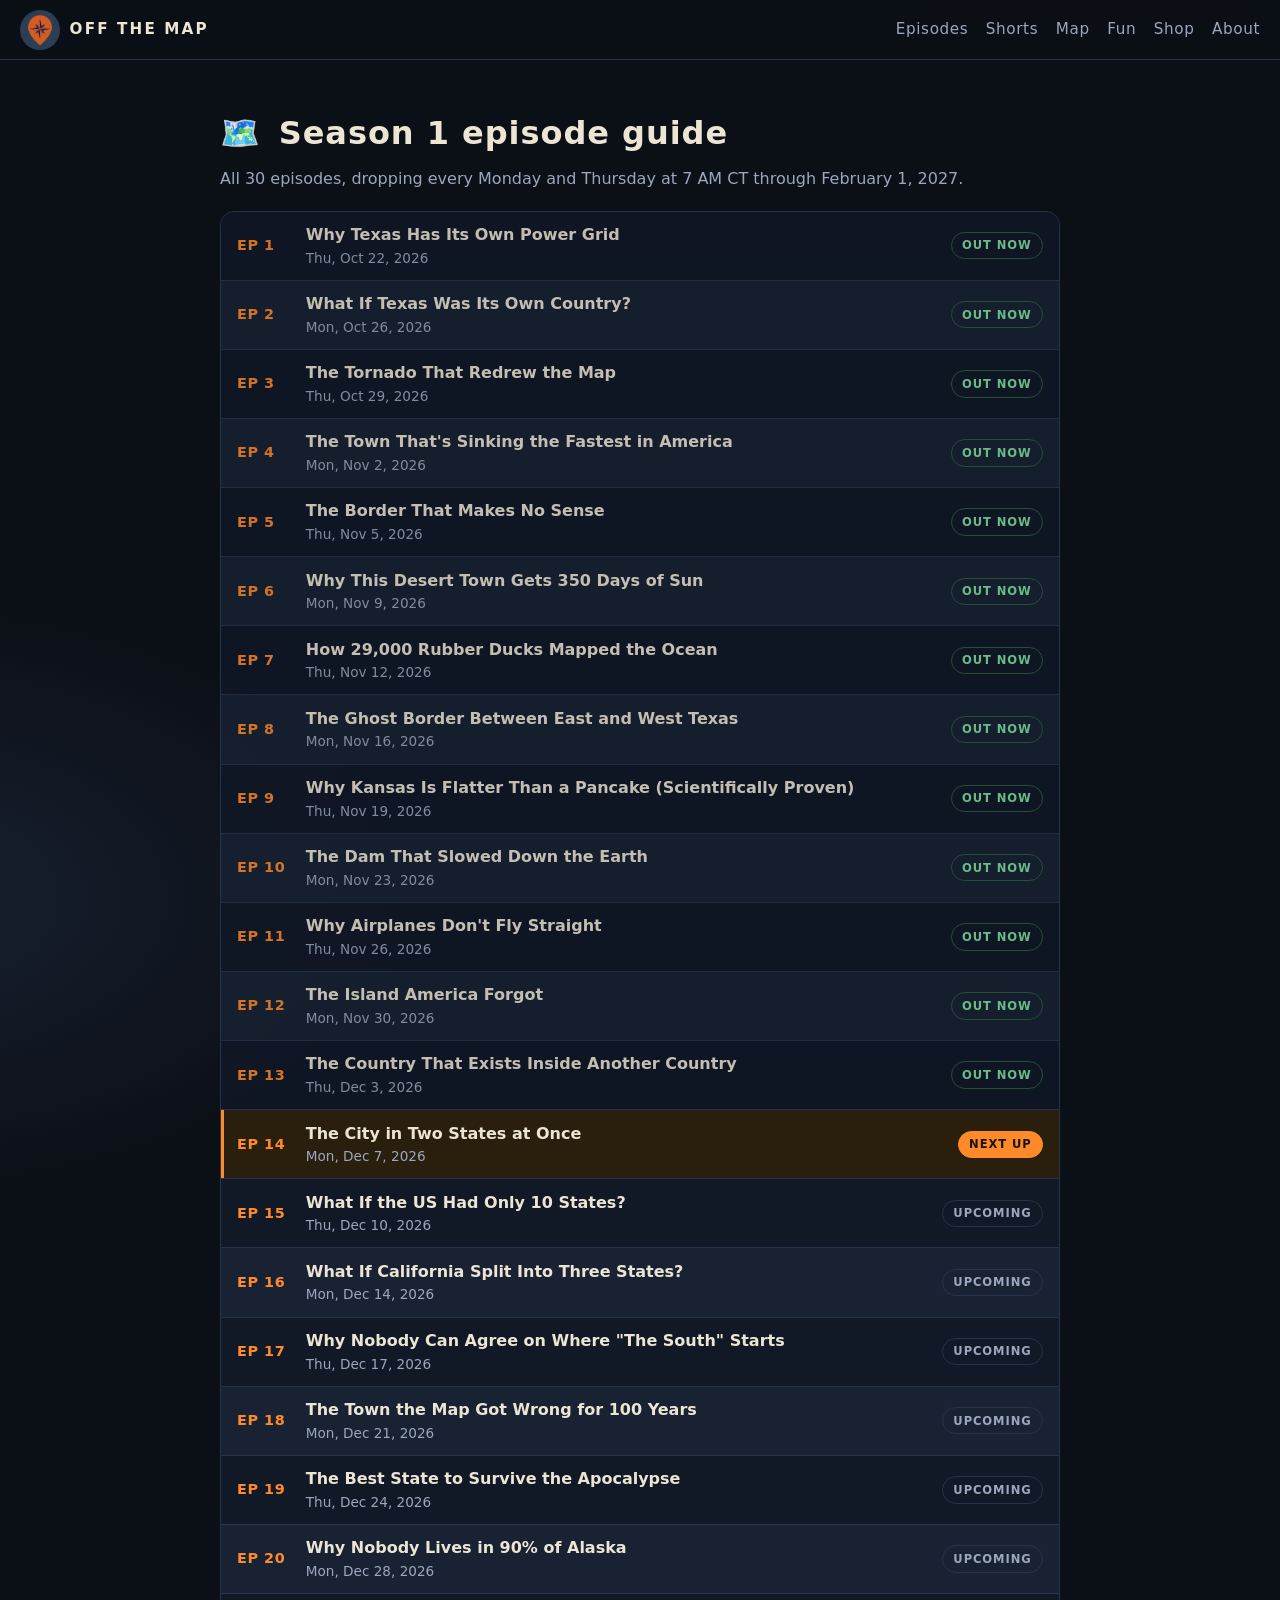
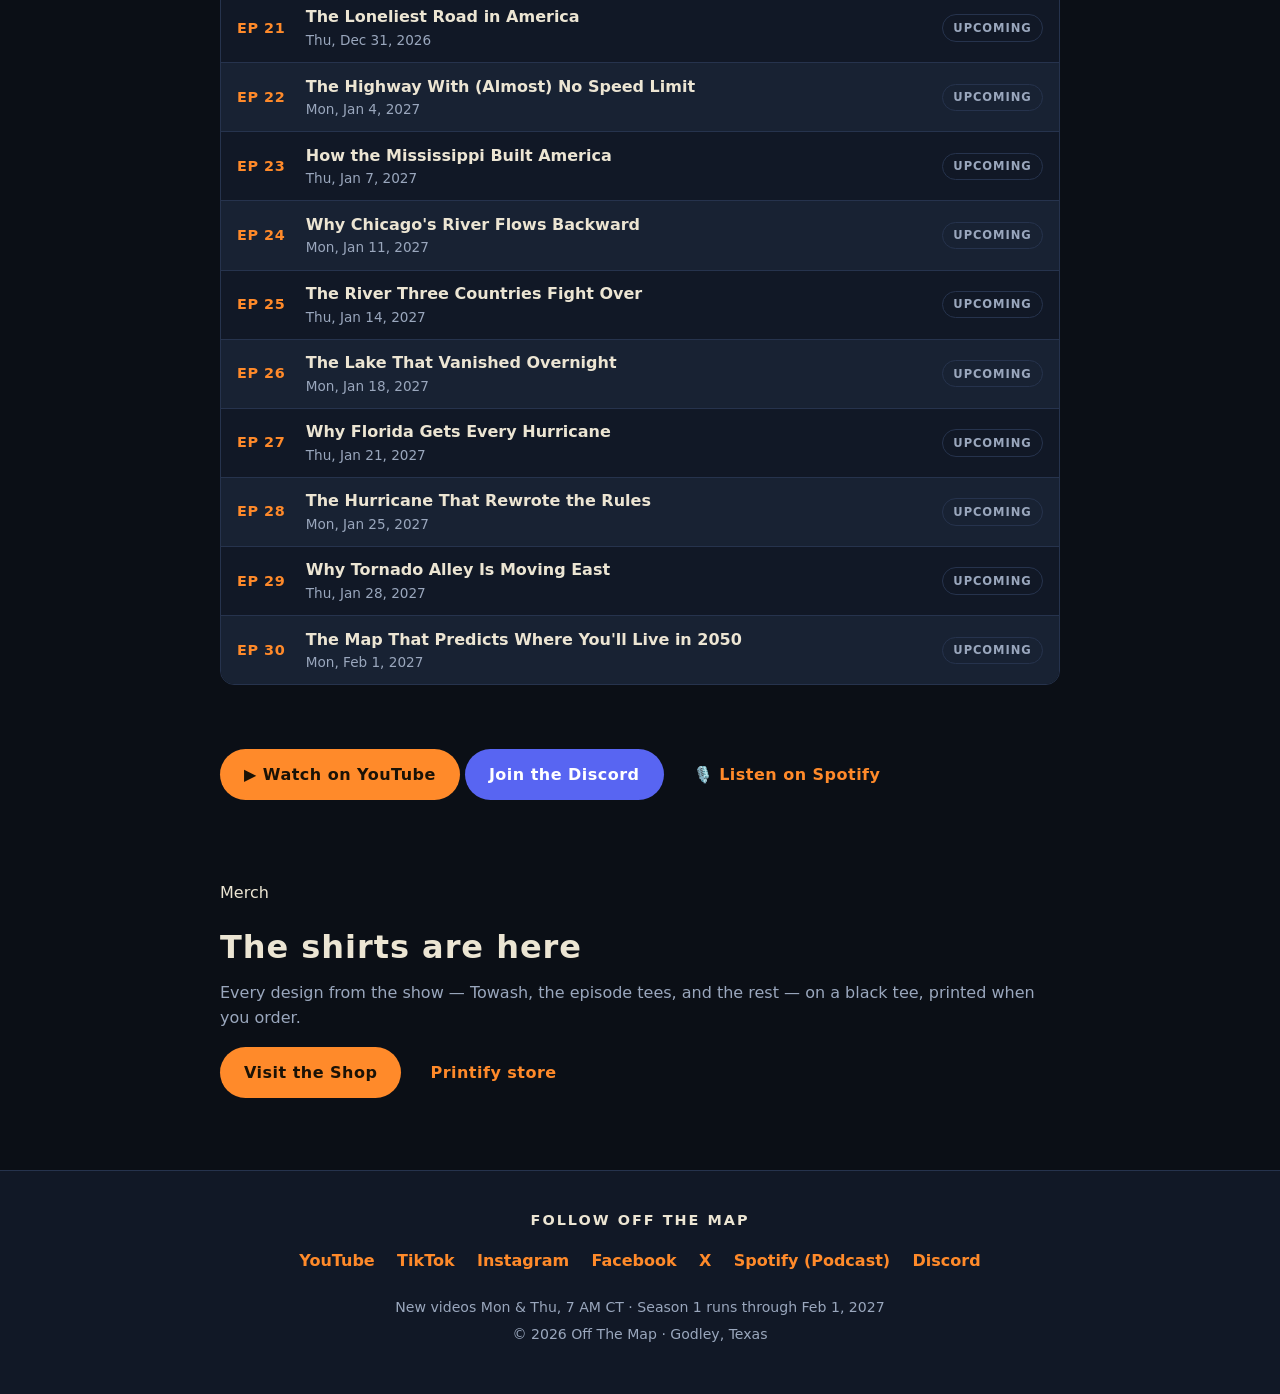
==== commit 09eba2c7: "Add Spotify podcast links" ====
--- a/index.html
+++ b/index.html
@@ -69,6 +69,7 @@
       <div class="hero-ctas">
         <a class="btn btn-primary" href="https://www.youtube.com/@OffTheMap-m9m" target="_blank" rel="noopener">▶ Watch on YouTube</a>
         <a class="btn btn-discord" href="https://discord.gg/k9eTYErQFX" target="_blank" rel="noopener">Join the Discord</a>
+        <a class="btn btn-ghost" href="https://open.spotify.com/show/3NnWUY3hwUwGCkeH0tHXbJ" target="_blank" rel="noopener">🎙️ Listen on Spotify</a>
       </div>
     </div>
   </section>
@@ -97,6 +98,7 @@
     <li><a href="https://www.instagram.com/offthemap.m9m" target="_blank" rel="noopener">Instagram</a></li>
     <li><a href="https://www.facebook.com/profile.php?id=61595951542451" target="_blank" rel="noopener">Facebook</a></li>
     <li><a href="https://x.com/OffTheMapM9m" target="_blank" rel="noopener">X</a></li>
+    <li><a href="https://open.spotify.com/show/3NnWUY3hwUwGCkeH0tHXbJ" target="_blank" rel="noopener">Spotify (Podcast)</a></li>
     <li><a href="https://discord.gg/k9eTYErQFX" target="_blank" rel="noopener">Discord</a></li>
   </ul>
   <p class="footer-note">New videos Mon &amp; Thu, 7 AM CT · Season 1 runs through Feb 1, 2027</p>
